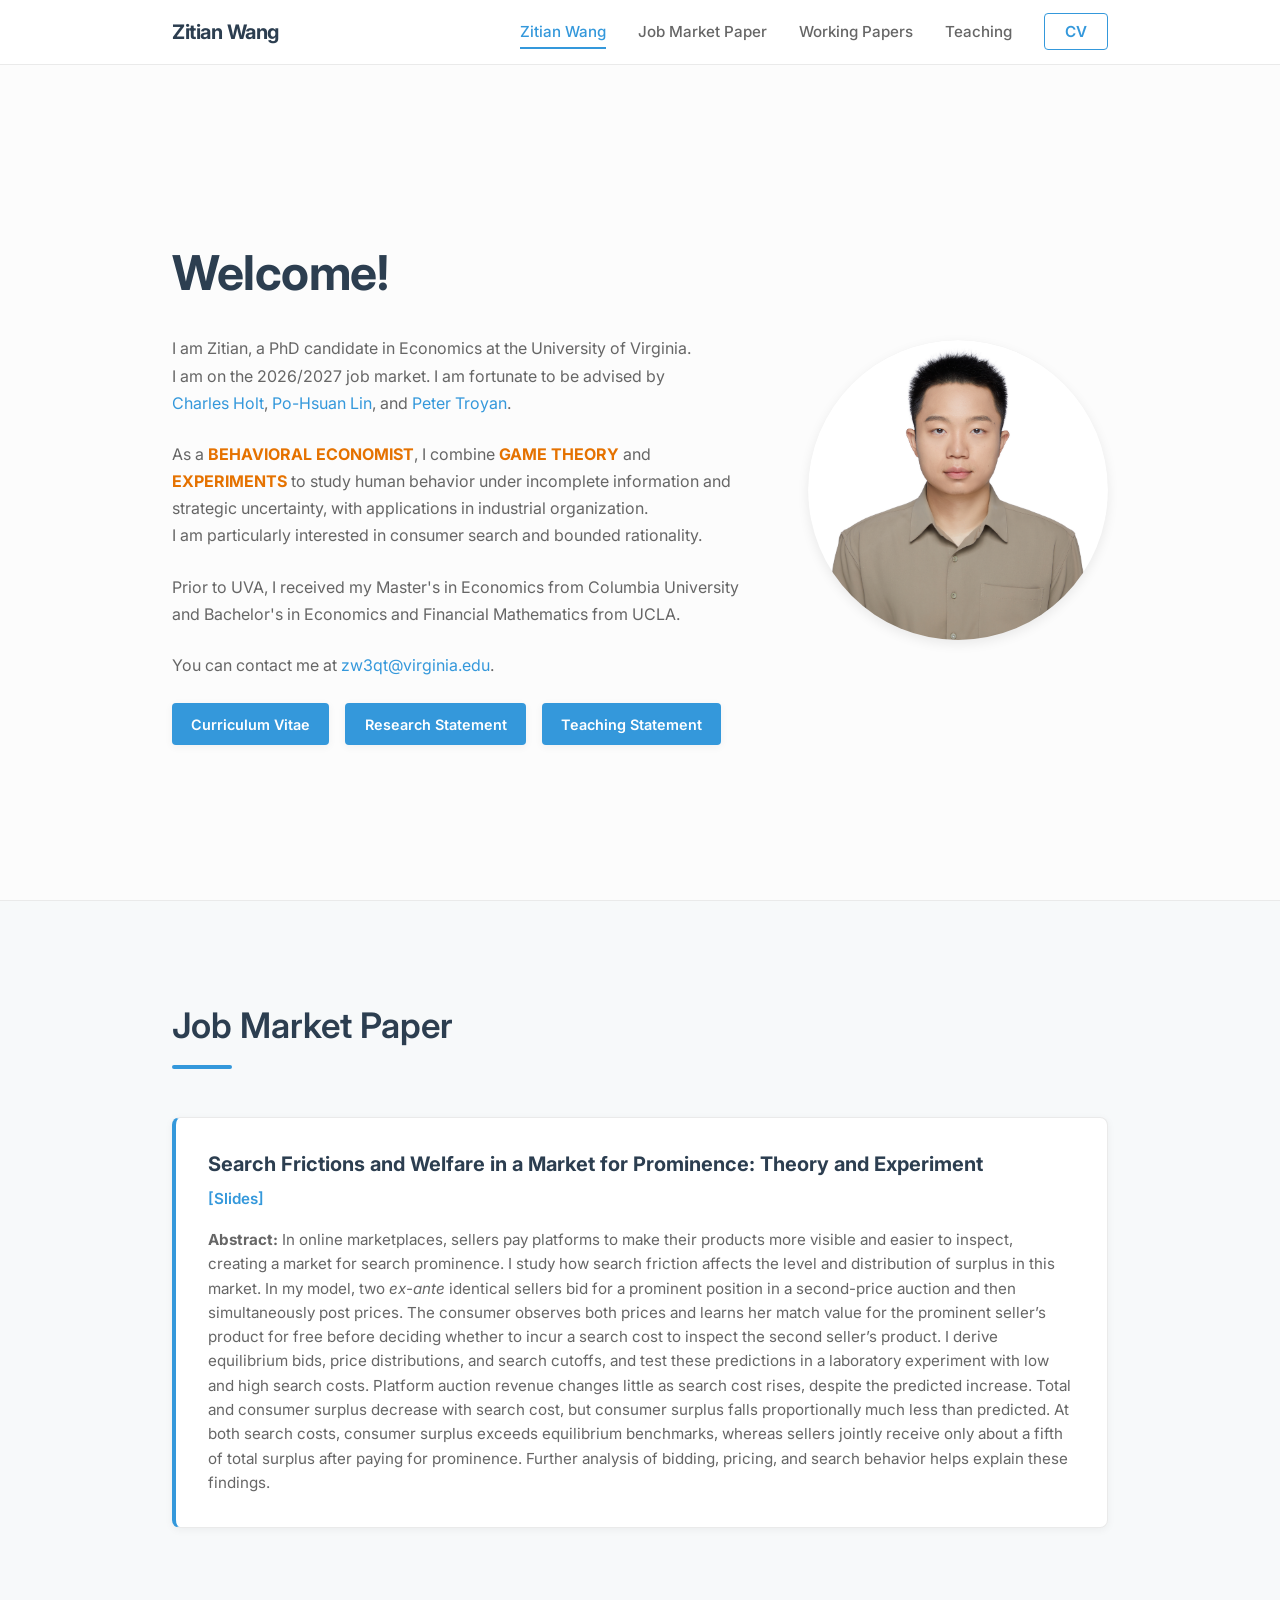
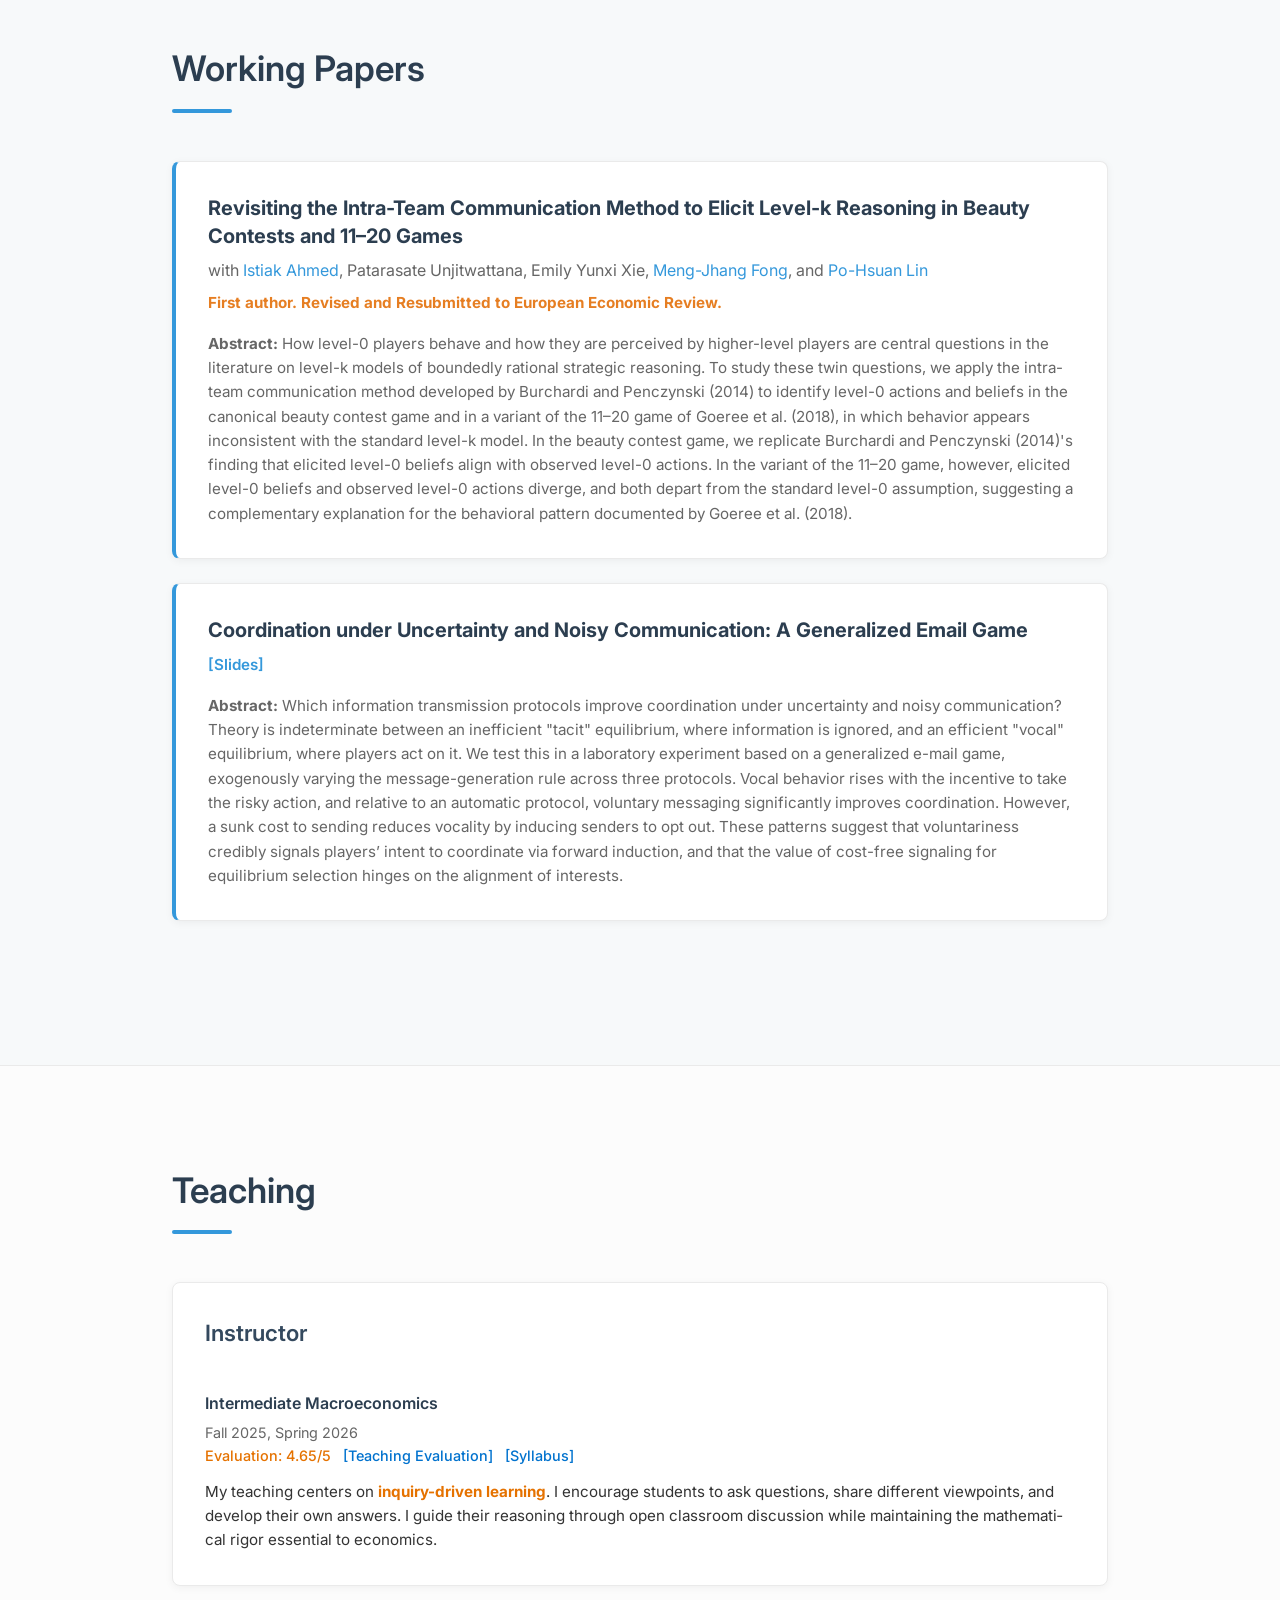
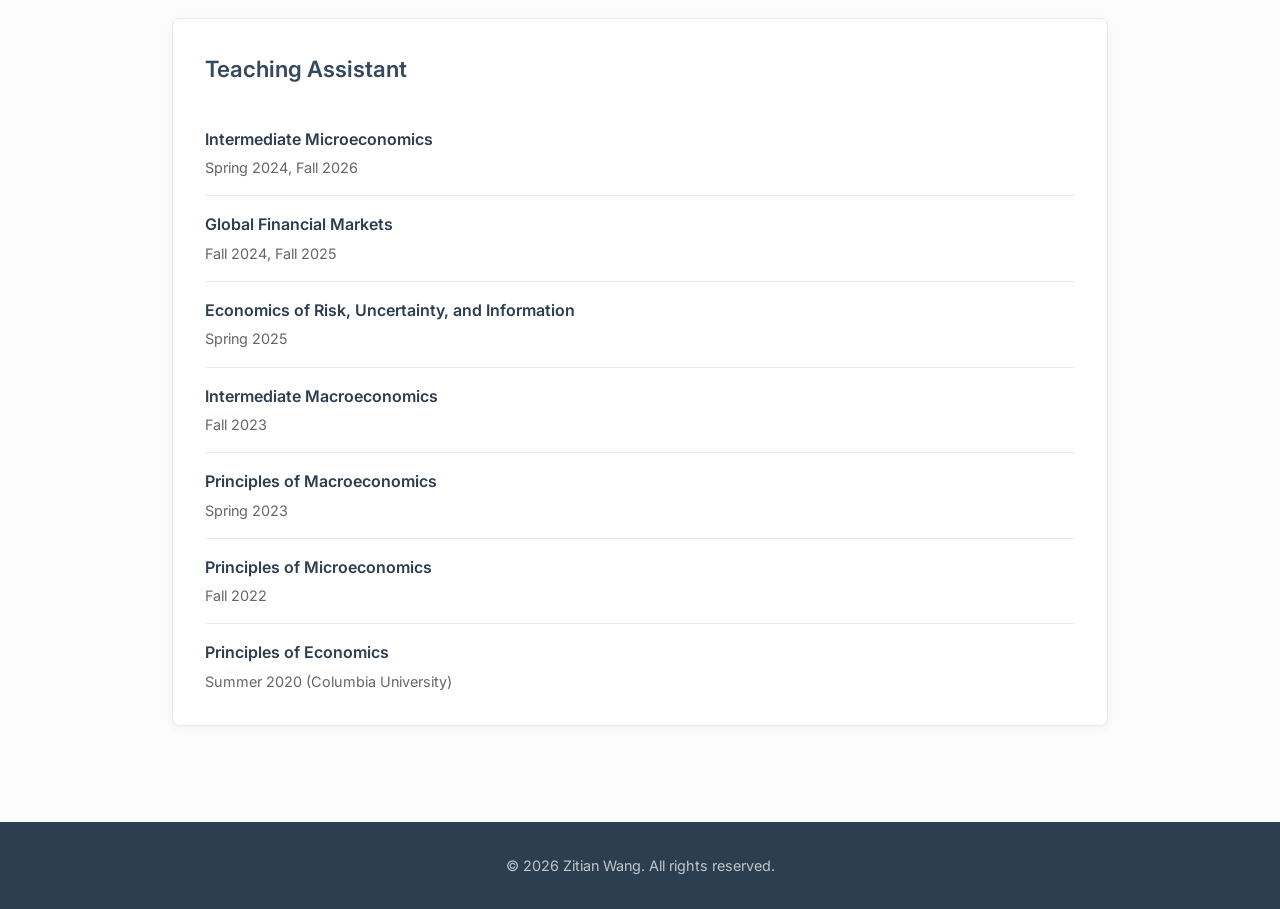
==== index.html @ 8ba59a76 "Update Revisiting paper status to Revised and Resubmitted" ====
<!DOCTYPE html>
<html lang="en">
<head>
    <meta charset="UTF-8">
    <meta name="viewport" content="width=device-width, initial-scale=1.0">
    <title>Zitian Wang | PhD Candidate in Economics</title>
    <link rel="preconnect" href="https://fonts.googleapis.com">
    <link rel="preconnect" href="https://fonts.gstatic.com" crossorigin>
    <link href="https://fonts.googleapis.com/css2?family=Inter:wght@300;400;500;600;700&display=swap" rel="stylesheet">
    <link rel="stylesheet" href="style.css?v=3">
</head>
<body>
    <nav id="navbar">
        <div class="nav-content">
            <div class="nav-logo">
                <a href="#intro">Zitian Wang</a>
            </div>
            <ul class="nav-links">
                <li><a href="#intro" class="nav-item">Zitian Wang</a></li>
                <li><a href="#jmp" class="nav-item">Job Market Paper</a></li>
                <li><a href="#working-papers" class="nav-item">Working Papers</a></li>
                <li><a href="#teaching" class="nav-item">Teaching</a></li>
                <li><a href="assets/Zitian_Wang_CV.pdf" class="btn-nav-cv" target="_blank">CV</a></li>
            </ul>
        </div>
    </nav>

    <main>
        <section id="intro" class="section intro-section">
            <div class="container">
                <div class="intro-wrapper">
                    <div class="intro-content">
                        <h1>Welcome!</h1>
                        <p class="description">
                            I am Zitian, a PhD candidate in Economics at the University of Virginia.<br>
                            I am on the 2026/2027 job market. I am fortunate to be advised by<br>
                            <a href="https://sites.google.com/view/charlesholt/home" target="_blank">Charles Holt</a>, <a href="https://www.po-hsuan-lin.com/home" target="_blank">Po-Hsuan Lin</a>, and <a href="https://petertroyan.com/" target="_blank">Peter Troyan</a>.
                        </p>
                        
                        <p class="description">
                            As a <strong><span class="text-uva-orange">BEHAVIORAL ECONOMIST</span></strong>, I combine <strong><span class="text-uva-orange">GAME THEORY</span></strong> and <strong><span class="text-uva-orange">EXPERIMENTS</span></strong> to study human behavior under incomplete information and strategic uncertainty, with applications in industrial organization.<br>
                            I am particularly interested in consumer search and bounded rationality.
                        </p>
                        
                        <p class="description">
                            Prior to UVA, I received my Master's in Economics from Columbia University and Bachelor's in Economics and Financial Mathematics from&nbsp;UCLA.
                        </p>

                        <p class="description">
                            You can contact me at <a href="mailto:zw3qt@virginia.edu">zw3qt@virginia.edu</a>.
                        </p>

                        <div class="intro-actions">
                            <a href="assets/Zitian_Wang_CV.pdf" class="btn-primary" target="_blank">
                                Curriculum Vitae
                            </a>
                            <a href="assets/Zitian_Wang_Research_Statement.pdf" class="btn-primary" target="_blank">
                                Research Statement
                            </a>
                            <a href="assets/Zitian_Wang_Teaching_Statement.pdf" class="btn-primary" target="_blank">
                                Teaching Statement
                            </a>
                        </div>
                    </div>
                    <div class="intro-image">
                        <img src="assets/headshot_ZitianWang.jpg?v=1" alt="Zitian Wang" class="profile-pic">
                        <!-- Please upload your headshot to assets/headshot_ZitianWang.jpg or change the filename here -->
                    </div>
                </div>
            </div>
        </section>

        <section id="jmp" class="section research-section" style="border-bottom: none; padding-bottom: 2rem;">
            <div class="container">
                <div class="section-header">
                    <h2>Job Market Paper</h2>
                    <div class="divider"></div>
                </div>

                <div class="research-category">
                    <div class="paper-card highlight-card">
                        <h4 class="paper-title">
                            <a href="assets/Zitian_Wang_JMP.pdf" target="_blank">Search Frictions and Welfare in a Market for Prominence: Theory and Experiment</a>
                        </h4>
                        <div class="paper-links">
                            <a href="assets/Zitian_Wang_JMP_Slides.pdf" class="paper-link" target="_blank">[Slides]</a>
                        </div>
                        <p class="paper-abstract">
                            <strong>Abstract:</strong> In online marketplaces, sellers pay platforms to make their products more visible and easier to inspect, creating a market for search prominence. I study how search friction affects the level and distribution of surplus in this market. In my model, two <i>ex-ante</i> identical sellers bid for a prominent position in a second-price auction and then simultaneously post prices. The consumer observes both prices and learns her match value for the prominent seller’s product for free before deciding whether to incur a search cost to inspect the second seller’s product. I derive equilibrium bids, price distributions, and search cutoffs, and test these predictions in a laboratory experiment with low and high search costs. Platform auction revenue changes little as search cost rises, despite the predicted increase. Total and consumer surplus decrease with search cost, but consumer surplus falls proportionally much less than predicted. At both search costs, consumer surplus exceeds equilibrium benchmarks, whereas sellers jointly receive only about a fifth of total surplus after paying for prominence. Further analysis of bidding, pricing, and search behavior helps explain these findings.
                        </p>
                    </div>
                </div>
            </div>
        </section>

        <section id="working-papers" class="section research-section" style="padding-top: 2rem; border-top: none;">
            <div class="container">
                <div class="section-header">
                    <h2>Working Papers</h2>
                    <div class="divider"></div>
                </div>

                <div class="research-category">
                    
                    <div class="paper-card highlight-card">
                        <h4 class="paper-title">
                            <a href="https://arxiv.org/pdf/2608.18069" target="_blank">Revisiting the Intra-Team Communication Method to Elicit Level-k Reasoning in Beauty Contests and 11–20 Games</a>
                        </h4>
                        <div class="paper-links">
                        </div>
                        <p class="paper-authors">with <a href="https://economics.virginia.edu/people/istiak-ahmed" target="_blank">Istiak Ahmed</a>, Patarasate Unjitwattana, Emily Yunxi Xie, <a href="https://mjfong.github.io/" target="_blank">Meng-Jhang Fong</a>, and <a href="https://www.po-hsuan-lin.com/home" target="_blank">Po-Hsuan Lin</a></p>
                        <p class="paper-status"><strong>First author. Revised and Resubmitted to European Economic Review.</strong></p>
                        <p class="paper-abstract">
                            <strong>Abstract:</strong> How level-0 players behave and how they are perceived by higher-level players are central questions in the literature on level-k models of boundedly rational strategic reasoning. To study these twin questions, we apply the intra-team communication method developed by Burchardi and Penczynski (2014) to identify level-0 actions and beliefs in the canonical beauty contest game and in a variant of the 11–20 game of Goeree et al. (2018), in which behavior appears inconsistent with the standard level-k model. In the beauty contest game, we replicate Burchardi and Penczynski (2014)'s finding that elicited level-0 beliefs align with observed level-0 actions. In the variant of the 11–20 game, however, elicited level-0 beliefs and observed level-0 actions diverge, and both depart from the standard level-0 assumption, suggesting a complementary explanation for the behavioral pattern documented by Goeree et al. (2018).
                        </p>
                    </div>

                    <div class="paper-card highlight-card">
                        <h4 class="paper-title">
                            <a href="assets/Zitian_Wang_Email_Game.pdf" target="_blank">Coordination under Uncertainty and Noisy Communication: A Generalized Email Game</a>
                        </h4>
                        <div class="paper-links">
                            <a href="assets/Zitian_Wang_Email_Game_Slides.pdf" class="paper-link" target="_blank">[Slides]</a>
                        </div>
                        <p class="paper-abstract">
                            <strong>Abstract:</strong> Which information transmission protocols improve coordination under uncertainty and noisy communication? Theory is indeterminate between an inefficient "tacit" equilibrium, where information is ignored, and an efficient "vocal" equilibrium, where players act on it. We test this in a laboratory experiment based on a generalized e-mail game, exogenously varying the message-generation rule across three protocols. Vocal behavior rises with the incentive to take the risky action, and relative to an automatic protocol, voluntary messaging significantly improves coordination. However, a sunk cost to sending reduces vocality by inducing senders to opt out. These patterns suggest that voluntariness credibly signals players’ intent to coordinate via forward induction, and that the value of cost-free signaling for equilibrium selection hinges on the alignment of interests.
                        </p>
                    </div>
                </div>
            </div>
        </section>

        <section id="teaching" class="section teaching-section">
            <div class="container">
                <div class="section-header">
                    <h2>Teaching</h2>
                    <div class="divider"></div>
                </div>

                <div class="teaching-grid">
                    <div class="teaching-card">
                        <h3>Instructor</h3>
                        <ul class="teaching-list">
                            <li>
                                <div class="course-header">
                                    <span class="course-name">Intermediate Macroeconomics</span>
                                </div>
                                <span class="course-meta">Fall 2025, Spring 2026</span>
                                <span class="course-meta" style="color: #E57200; font-weight: 500;">Evaluation: 4.65/5 <a href="assets/Zitian_Wang_ECON3020_Evaluation.pdf" target="_blank" style="color: #0072CE; text-decoration: none; margin-left: 0.5rem;">[Teaching Evaluation]</a> <a href="assets/Zitian_Wang_ECON3020_Syllabus.pdf" target="_blank" style="color: #0072CE; text-decoration: none; margin-left: 0.5rem;">[Syllabus]</a></span>
                                <p class="course-description" style="margin-top: 0.8rem; font-size: 0.95rem; line-height: 1.6; color: var(--text-color); text-wrap: pretty; hyphens: auto; -webkit-hyphens: auto;">
                                    My teaching centers on <strong><span class="text-uva-orange">inquiry-driven learning</span></strong>. I encourage students to ask questions, share different viewpoints, and develop their own answers. I guide their reasoning through open classroom discussion while maintaining the math&shy;e&shy;mat&shy;i&shy;cal rigor essential to economics.
                                </p>
                            </li>
                        </ul>
                    </div>

                    <div class="teaching-card">
                        <h3>Teaching Assistant</h3>
                        <ul class="teaching-list">
                            <li>
                                <div class="course-header">
                                    <span class="course-name">Intermediate Microeconomics</span>
                                </div>
                                <span class="course-meta">Spring 2024, Fall 2026</span>
                            </li>
                            <li>
                                <div class="course-header">
                                    <span class="course-name">Global Financial Markets</span>
                                </div>
                                <span class="course-meta">Fall 2024, Fall 2025</span>
                            </li>
                            <li>
                                <div class="course-header">
                                    <span class="course-name">Economics of Risk, Uncertainty, and Information</span>
                                </div>
                                <span class="course-meta">Spring 2025</span>
                            </li>
                            <li>
                                <div class="course-header">
                                    <span class="course-name">Intermediate Macroeconomics</span>
                                </div>
                                <span class="course-meta">Fall 2023</span>
                            </li>
                            <li>
                                <div class="course-header">
                                    <span class="course-name">Principles of Macroeconomics</span>
                                </div>
                                <span class="course-meta">Spring 2023</span>
                            </li>
                            <li>
                                <div class="course-header">
                                    <span class="course-name">Principles of Microeconomics</span>
                                </div>
                                <span class="course-meta">Fall 2022</span>
                            </li>
                            <li>
                                <div class="course-header">
                                    <span class="course-name">Principles of Economics</span>
                                </div>
                                <span class="course-meta">Summer 2020 (Columbia University)</span>
                            </li>
                        </ul>
                    </div>
                </div>
            </div>
        </section>
    </main>

    <footer>
        <div class="container text-center">
            <p>&copy; 2026 Zitian Wang. All rights reserved.</p>
        </div>
    </footer>

    <script src="script.js"></script>
</body>
</html>
---- style.css ----
:root {
    /* Color Palette */
    --primary-color: #2c3e50;
    --secondary-color: #34495e;
    --accent-color: #3498db;
    --accent-hover: #2980b9;
    --text-main: #333333;
    --text-muted: #666666;
    --bg-main: #fcfcfc;
    --bg-card: #ffffff;
    --border-color: #eaeaea;
    --shadow-sm: 0 2px 8px rgba(0,0,0,0.05);
    --shadow-md: 0 4px 12px rgba(0,0,0,0.08);
    --transition-fast: 0.2s ease-in-out;
}

* {
    margin: 0;
    padding: 0;
    box-sizing: border-box;
}

html {
    scroll-behavior: smooth;
    font-size: 16px;
}

body {
    font-family: 'Inter', -apple-system, BlinkMacSystemFont, "Segoe UI", Roboto, Helvetica, Arial, sans-serif;
    color: var(--text-main);
    background-color: var(--bg-main);
    line-height: 1.6;
    -webkit-font-smoothing: antialiased;
}

a {
    color: var(--accent-color);
    text-decoration: none;
    transition: color var(--transition-fast);
}

a:hover {
    color: var(--accent-hover);
}

.container {
    max-width: 1000px;
    margin: 0 auto;
    padding: 0 2rem;
}

/* Typography */
h1 {
    font-size: 3rem;
    font-weight: 700;
    color: var(--primary-color);
    letter-spacing: -0.5px;
    margin-bottom: 0.5rem;
}

h1 span {
    font-size: 2.2rem;
    font-weight: 400;
    color: var(--text-muted);
}

h2 {
    font-size: 2.2rem;
    color: var(--primary-color);
    font-weight: 600;
}

h3 {
    font-size: 1.4rem;
    color: var(--secondary-color);
    margin-bottom: 1.5rem;
    font-weight: 600;
}

.subtitle {
    font-size: 1.4rem;
    color: var(--secondary-color);
    font-weight: 400;
    margin-bottom: 1rem;
}

.description {
    font-size: 1rem;
    color: var(--text-muted);
    max-width: 900px;
    margin: 1.5rem 0;
    line-height: 1.7;
}

/* Navigation */
#navbar {
    position: fixed;
    top: 0;
    width: 100%;
    background-color: rgba(255, 255, 255, 0.95);
    backdrop-filter: blur(8px);
    border-bottom: 1px solid var(--border-color);
    z-index: 1000;
    padding: 1rem 0;
    transition: all 0.3s ease;
}

.nav-content {
    max-width: 1000px;
    margin: 0 auto;
    padding: 0 2rem;
    display: flex;
    justify-content: space-between;
    align-items: center;
}

.nav-logo a {
    font-size: 1.25rem;
    font-weight: 700;
    color: var(--primary-color);
    letter-spacing: -0.5px;
}

.nav-links {
    display: flex;
    list-style: none;
    align-items: center;
    gap: 2rem;
}

.text-muted {
    color: var(--text-muted);
}

.text-uva-orange {
    color: #E57200;
}

.nav-item {
    color: var(--text-muted);
    font-weight: 500;
    font-size: 0.95rem;
    padding: 0.5rem 0;
    position: relative;
}

.nav-item::after {
    content: '';
    position: absolute;
    bottom: 0;
    left: 0;
    width: 0;
    height: 2px;
    background-color: var(--accent-color);
    transition: width var(--transition-fast);
}

.nav-item:hover {
    color: var(--primary-color);
}

.nav-item.active {
    color: var(--accent-color);
}

.nav-item.active::after {
    width: 100%;
}

.btn-nav-cv {
    background-color: transparent;
    color: var(--accent-color);
    border: 1px solid var(--accent-color);
    padding: 0.5rem 1.25rem;
    border-radius: 4px;
    font-weight: 600;
    font-size: 0.95rem;
}

.btn-nav-cv:hover {
    background-color: var(--accent-color);
    color: white;
}

/* Layout */
main {
    padding-top: 80px; /* Offset for fixed nav */
}

.section {
    padding: 6rem 0;
}

.section-header {
    margin-bottom: 3rem;
}

.divider {
    width: 60px;
    height: 4px;
    background-color: var(--accent-color);
    margin-top: 0.75rem;
    border-radius: 2px;
}

/* Intro Section */
.intro-section {
    min-height: calc(100vh - 80px);
    display: flex;
    align-items: center;
    background-color: var(--bg-main);
}

.intro-wrapper {
    display: flex;
    justify-content: space-between;
    align-items: center;
    gap: 4rem;
}

.intro-content {
    flex: 1;
}

.intro-image {
    flex-shrink: 0;
    width: 300px;
    height: 300px;
    border-radius: 50%;
    overflow: hidden;
    background-color: #eaeaea; /* Placeholder color */
    box-shadow: var(--shadow-md);
}

.profile-pic {
    width: 100%;
    height: 100%;
    object-fit: cover;
}

.status-badge {
    display: inline-block;
    background-color: #e8f4fd;
    color: var(--accent-hover);
    padding: 0.4rem 1rem;
    border-radius: 20px;
    font-size: 0.9rem;
    font-weight: 600;
    margin: 1rem 0;
}

.contact-info {
    margin: 2rem 0;
    font-size: 1.1rem;
}

.intro-actions {
    display: flex;
    gap: 1rem;
    flex-wrap: nowrap;
}

.btn-primary {
    display: inline-block;
    background-color: var(--accent-color);
    color: white;
    padding: 0.6rem 1.2rem;
    border-radius: 4px;
    font-weight: 600;
    font-size: 0.9rem;
    box-shadow: var(--shadow-sm);
    transition: all var(--transition-fast);
}

.btn-primary:hover {
    background-color: var(--accent-hover);
    color: white;
    transform: translateY(-2px);
    box-shadow: var(--shadow-md);
}

/* Research Section */
.research-section {
    background-color: #f7f9fa;
    border-top: 1px solid var(--border-color);
    border-bottom: 1px solid var(--border-color);
}

.research-category {
    margin-bottom: 3rem;
}

.paper-card {
    background-color: var(--bg-card);
    padding: 2rem;
    border-radius: 8px;
    box-shadow: var(--shadow-sm);
    margin-bottom: 1.5rem;
    border: 1px solid var(--border-color);
}

.highlight-card {
    border-left: 4px solid var(--accent-color);
}

.paper-title {
    font-size: 1.25rem;
    color: var(--primary-color);
    margin-bottom: 0.5rem;
    line-height: 1.4;
}

.paper-title a {
    color: var(--primary-color);
}

.paper-title a:hover {
    color: var(--accent-color);
}

.year {
    color: var(--text-muted);
    font-weight: 400;
    font-size: 1.1rem;
}

.paper-authors {
    color: var(--text-muted);
    margin-bottom: 0.5rem;
}

.paper-status {
    color: #e67e22;
    font-size: 0.95rem;
}

.paper-abstract {
    margin-top: 1rem;
    font-size: 0.95rem;
    color: var(--text-muted);
    line-height: 1.6;
}

.paper-links {
    margin-top: 0.5rem;
}

.paper-link {
    font-weight: 600;
    font-size: 0.95rem;
}

/* Teaching Section */
.teaching-grid {
    display: flex;
    flex-direction: column;
    gap: 2rem;
}

.teaching-card {
    background-color: var(--bg-card);
    padding: 2rem;
    border-radius: 8px;
    box-shadow: var(--shadow-sm);
    border: 1px solid var(--border-color);
}

.teaching-list {
    list-style: none;
}

.teaching-list li {
    padding: 1rem 0;
    border-bottom: 1px solid var(--border-color);
}

.teaching-list li:last-child {
    border-bottom: none;
    padding-bottom: 0;
}

.course-header {
    display: flex;
    justify-content: space-between;
    align-items: baseline;
    margin-bottom: 0.25rem;
}

.course-name {
    font-weight: 600;
    color: var(--primary-color);
}

.course-term {
    font-size: 0.85rem;
    color: var(--text-muted);
}

.course-meta {
    font-size: 0.9rem;
    color: var(--text-muted);
    display: block;
}

/* Footer */
footer {
    padding: 2rem 0;
    background-color: var(--primary-color);
    color: rgba(255, 255, 255, 0.7);
    font-size: 0.9rem;
}

.text-center {
    text-align: center;
}

/* Responsive */
@media (max-width: 768px) {
    .nav-content {
        flex-direction: column;
        gap: 1rem;
    }
    
    .nav-links {
        gap: 1rem;
    }
    
    .intro-wrapper {
        flex-direction: column-reverse;
        text-align: left;
        gap: 2rem;
    }

    .intro-image {
        width: 200px;
        height: 200px;
    }

    h1 {
        font-size: 2.5rem;
    }
    
    .intro-section {
        min-height: auto;
        padding-top: 4rem;
    }

    .intro-actions {
        gap: 0.5rem;
    }
    
    .intro-actions .btn-primary {
        padding: 0.5rem 0.4rem;
        font-size: 0.75rem;
        flex: 1;
        text-align: center;
    }
}
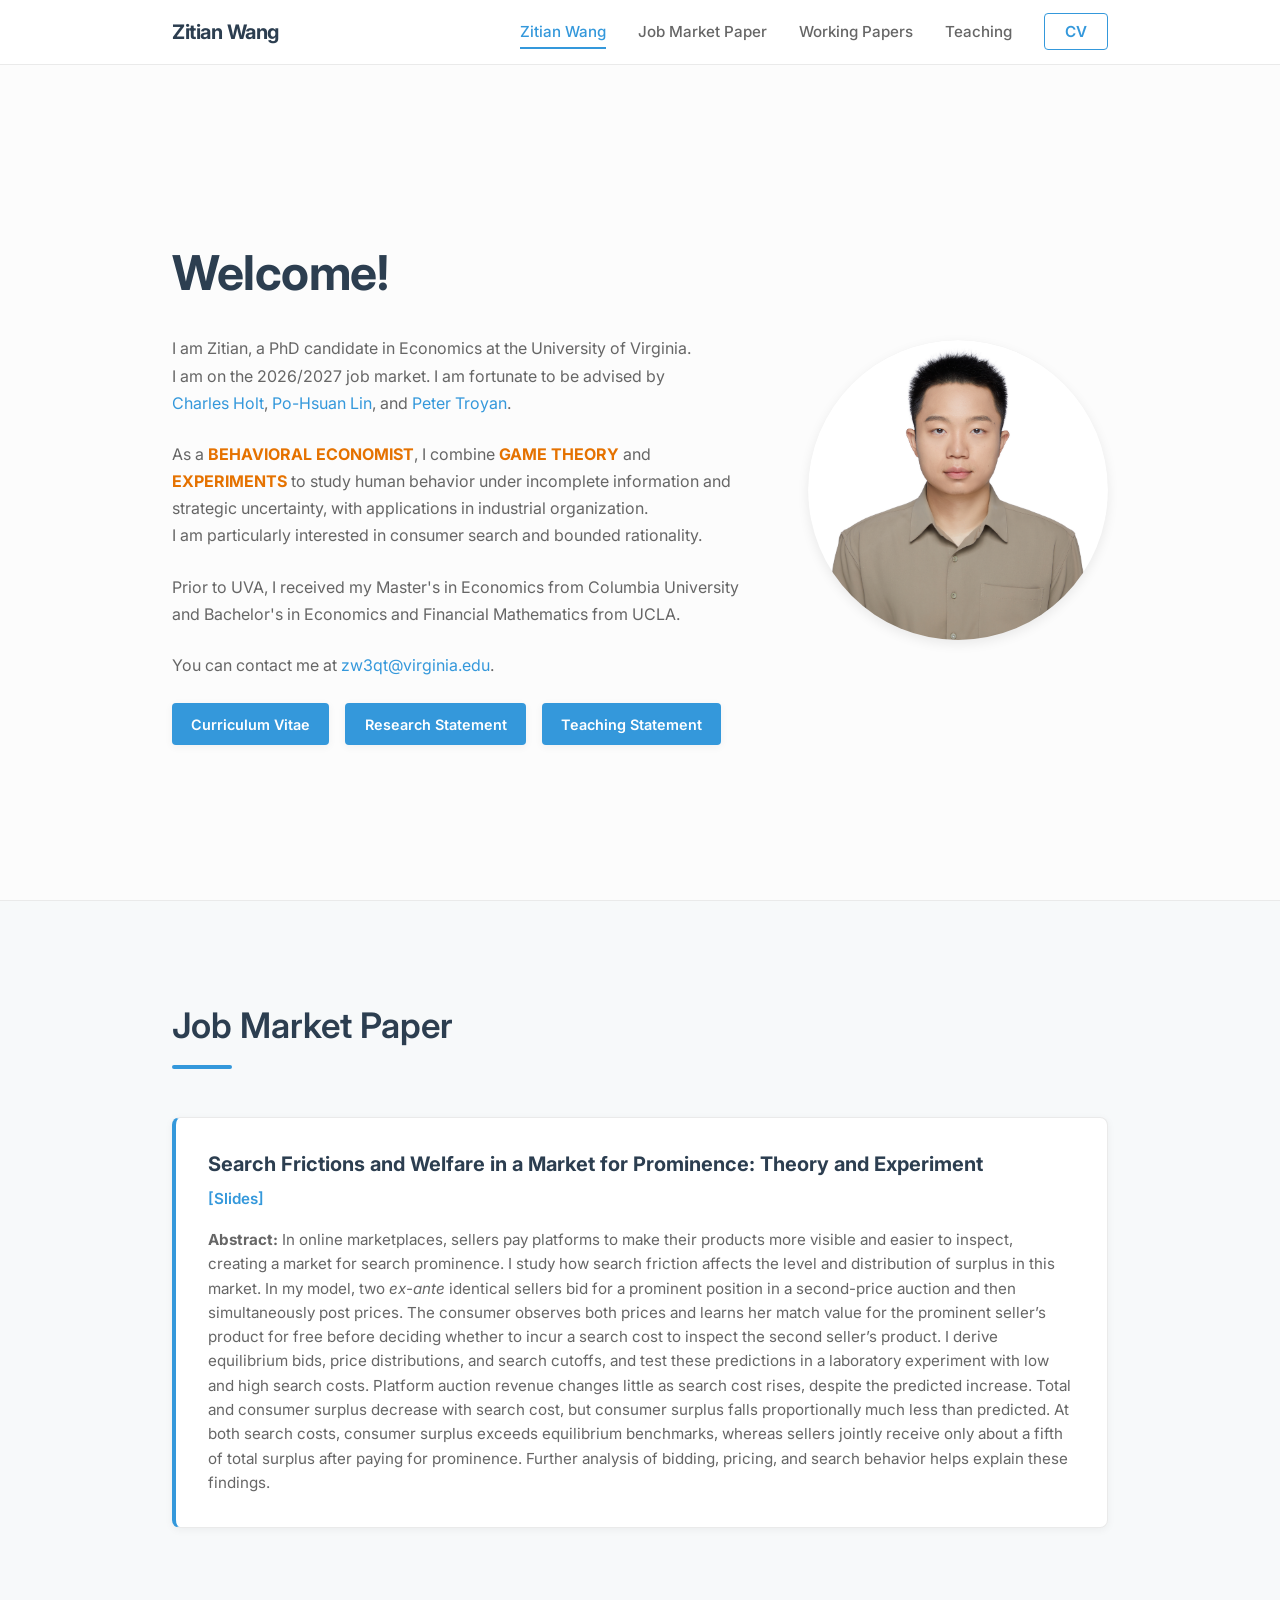
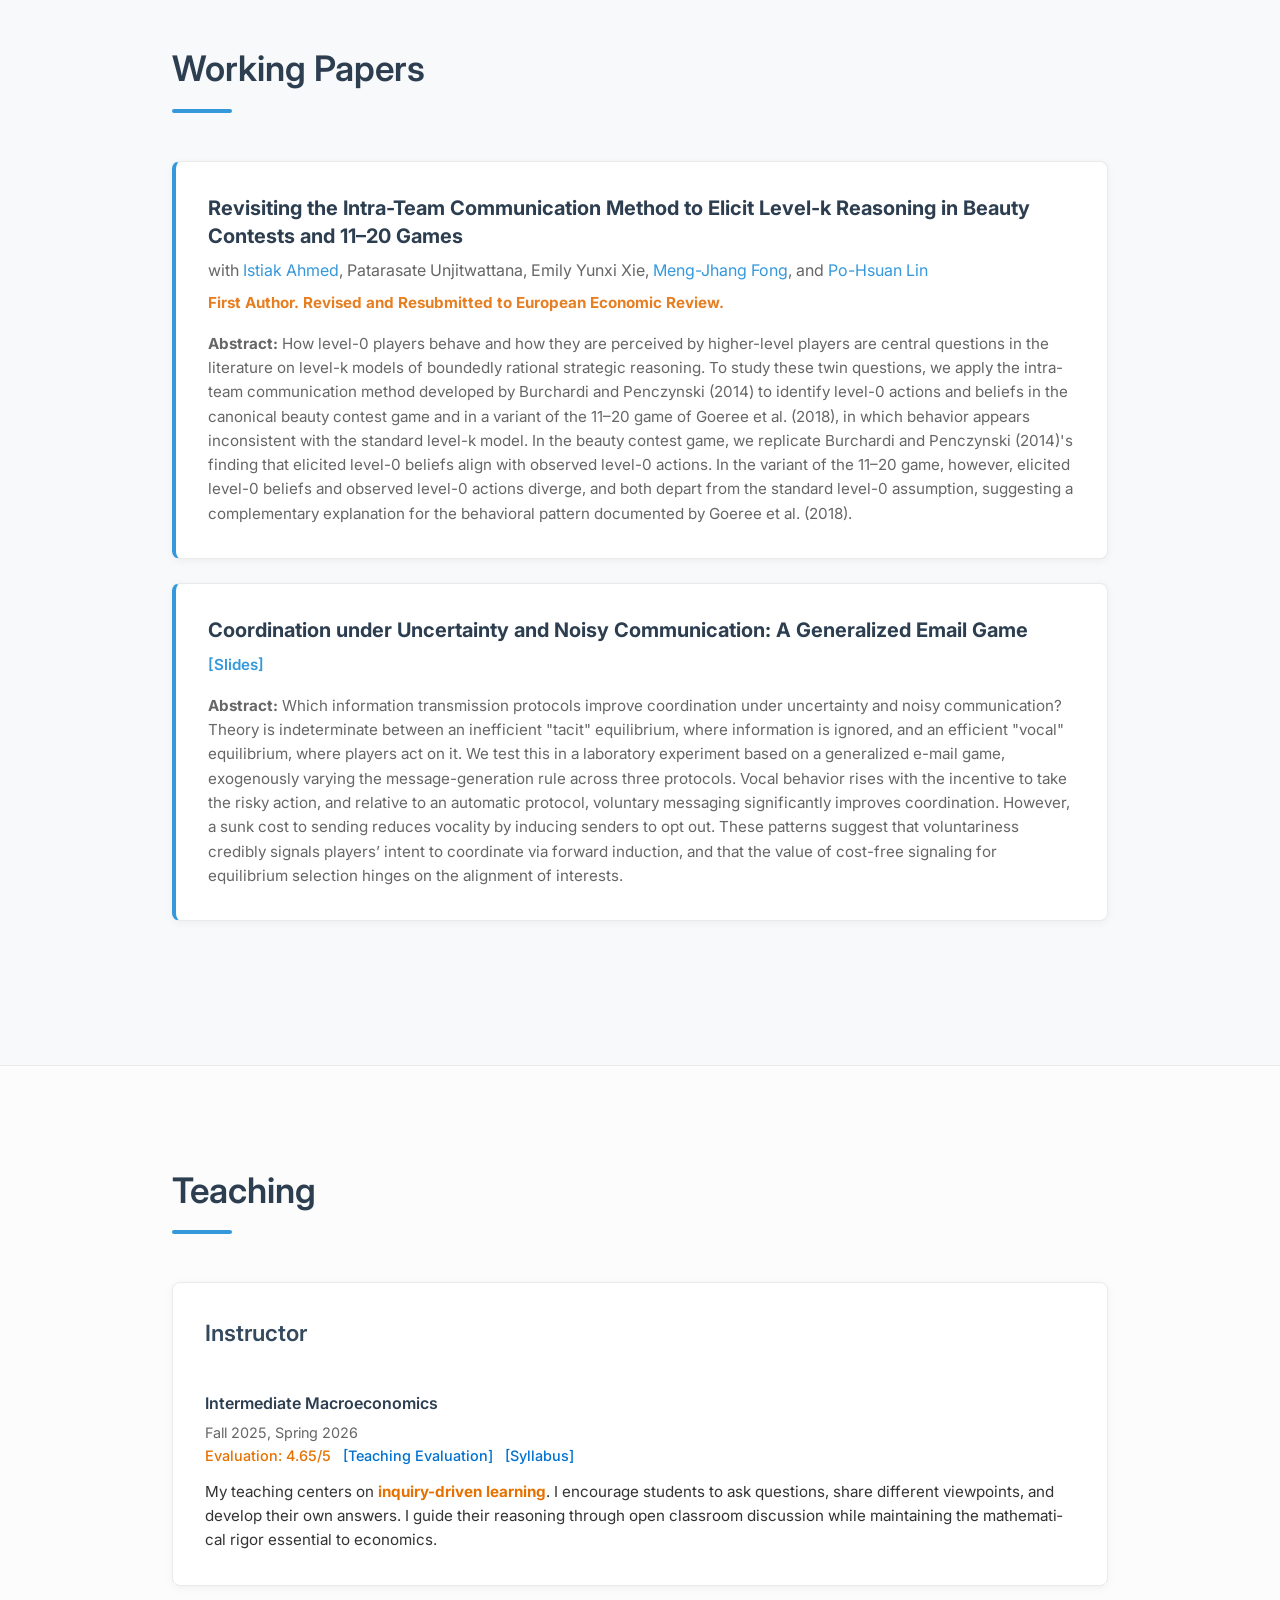
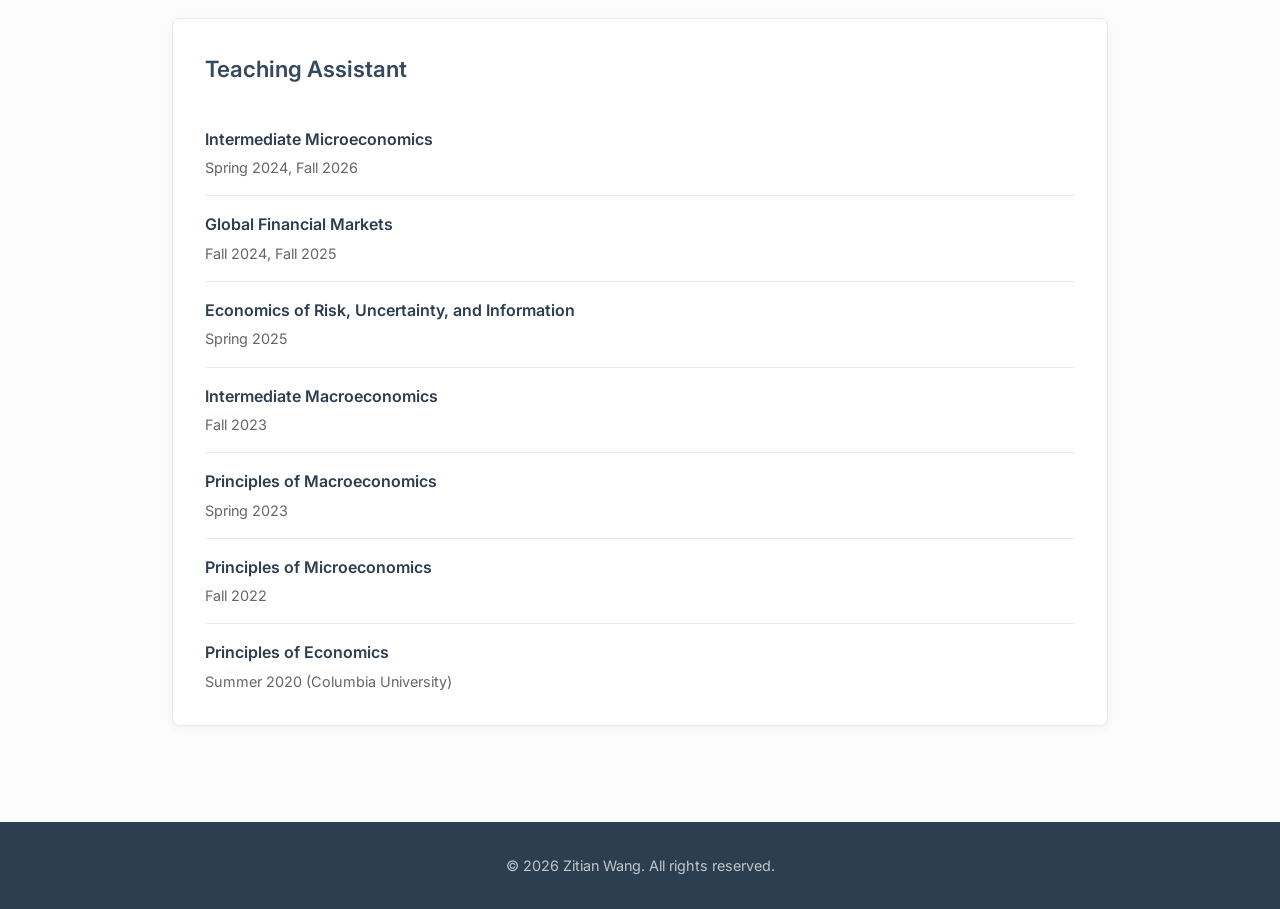
==== commit 19a9f3ee: "Update First Author capitalization" ====
--- a/index.html
+++ b/index.html
@@ -109,7 +109,7 @@
                         <div class="paper-links">
                         </div>
                         <p class="paper-authors">with <a href="https://economics.virginia.edu/people/istiak-ahmed" target="_blank">Istiak Ahmed</a>, Patarasate Unjitwattana, Emily Yunxi Xie, <a href="https://mjfong.github.io/" target="_blank">Meng-Jhang Fong</a>, and <a href="https://www.po-hsuan-lin.com/home" target="_blank">Po-Hsuan Lin</a></p>
-                        <p class="paper-status"><strong>First author. Revised and Resubmitted to European Economic Review.</strong></p>
+                        <p class="paper-status"><strong>First Author. Revised and Resubmitted to European Economic Review.</strong></p>
                         <p class="paper-abstract">
                             <strong>Abstract:</strong> How level-0 players behave and how they are perceived by higher-level players are central questions in the literature on level-k models of boundedly rational strategic reasoning. To study these twin questions, we apply the intra-team communication method developed by Burchardi and Penczynski (2014) to identify level-0 actions and beliefs in the canonical beauty contest game and in a variant of the 11–20 game of Goeree et al. (2018), in which behavior appears inconsistent with the standard level-k model. In the beauty contest game, we replicate Burchardi and Penczynski (2014)'s finding that elicited level-0 beliefs align with observed level-0 actions. In the variant of the 11–20 game, however, elicited level-0 beliefs and observed level-0 actions diverge, and both depart from the standard level-0 assumption, suggesting a complementary explanation for the behavioral pattern documented by Goeree et al. (2018).
                         </p>
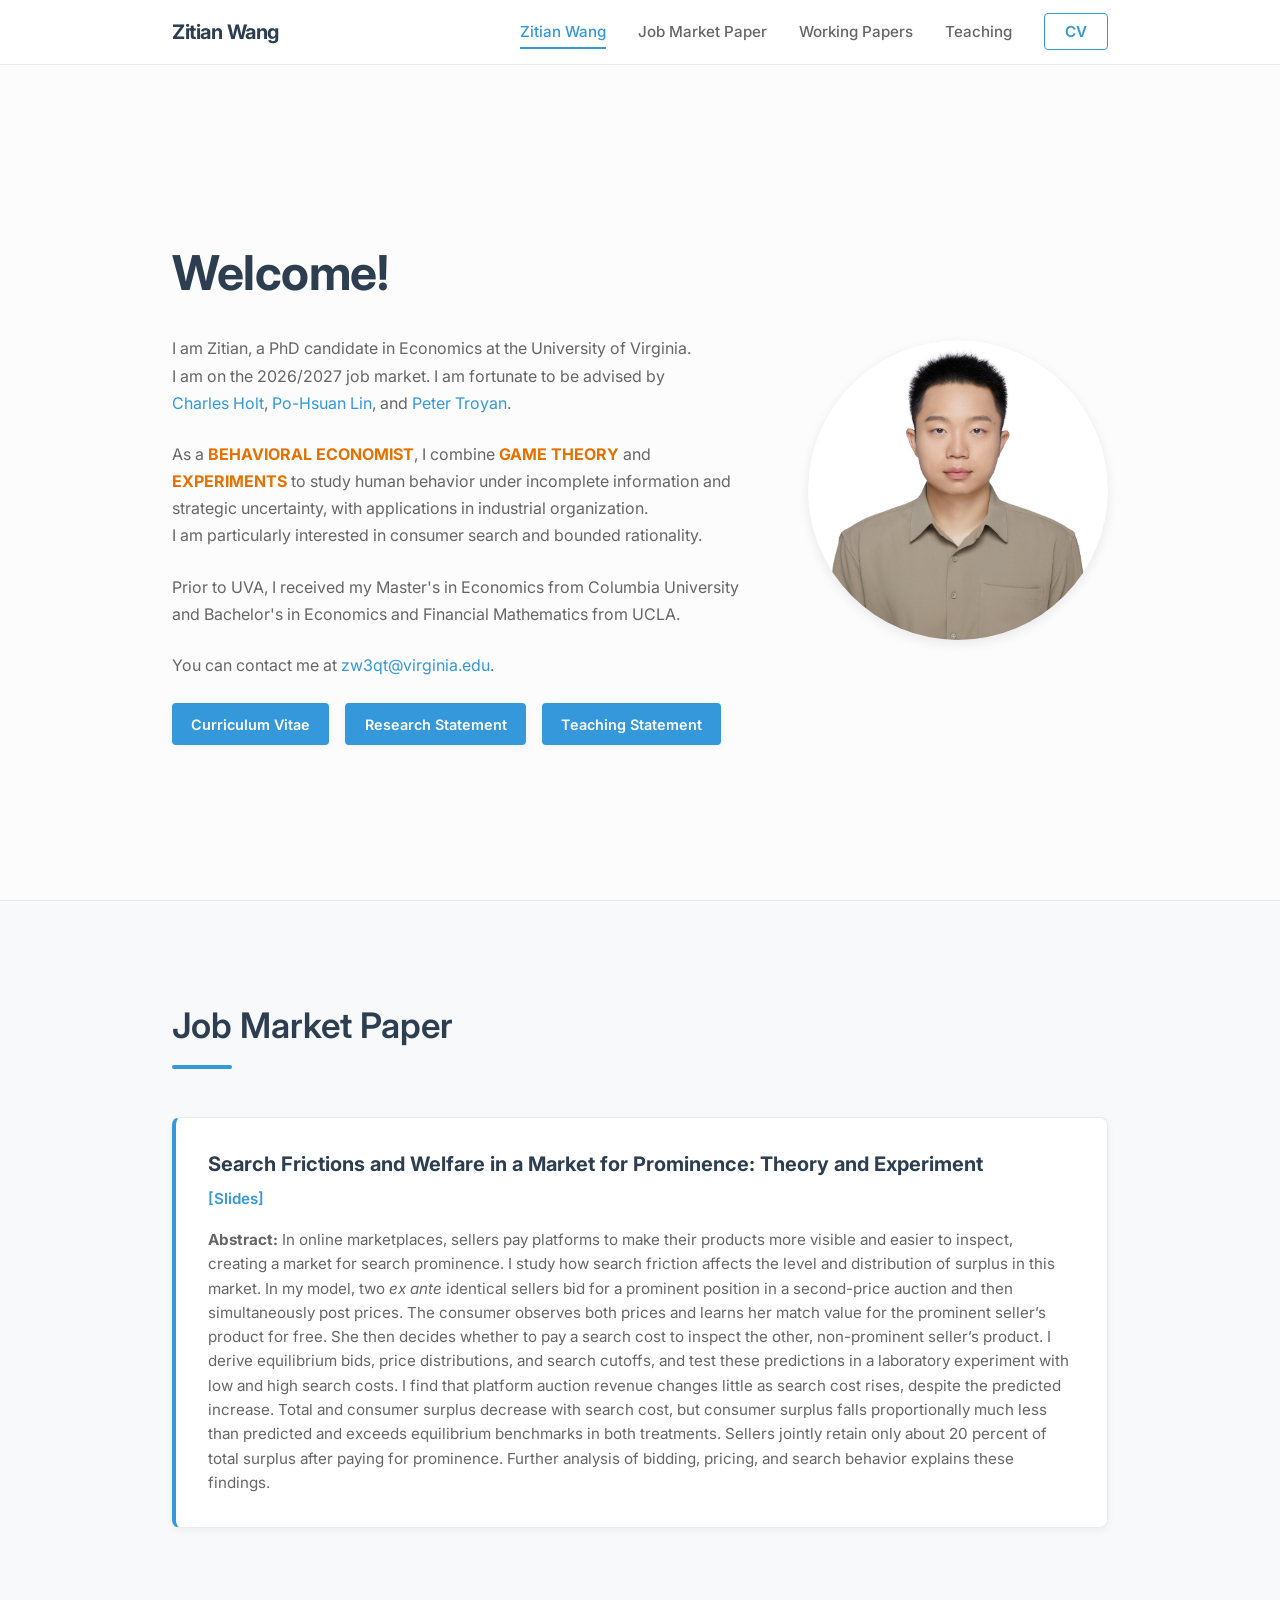
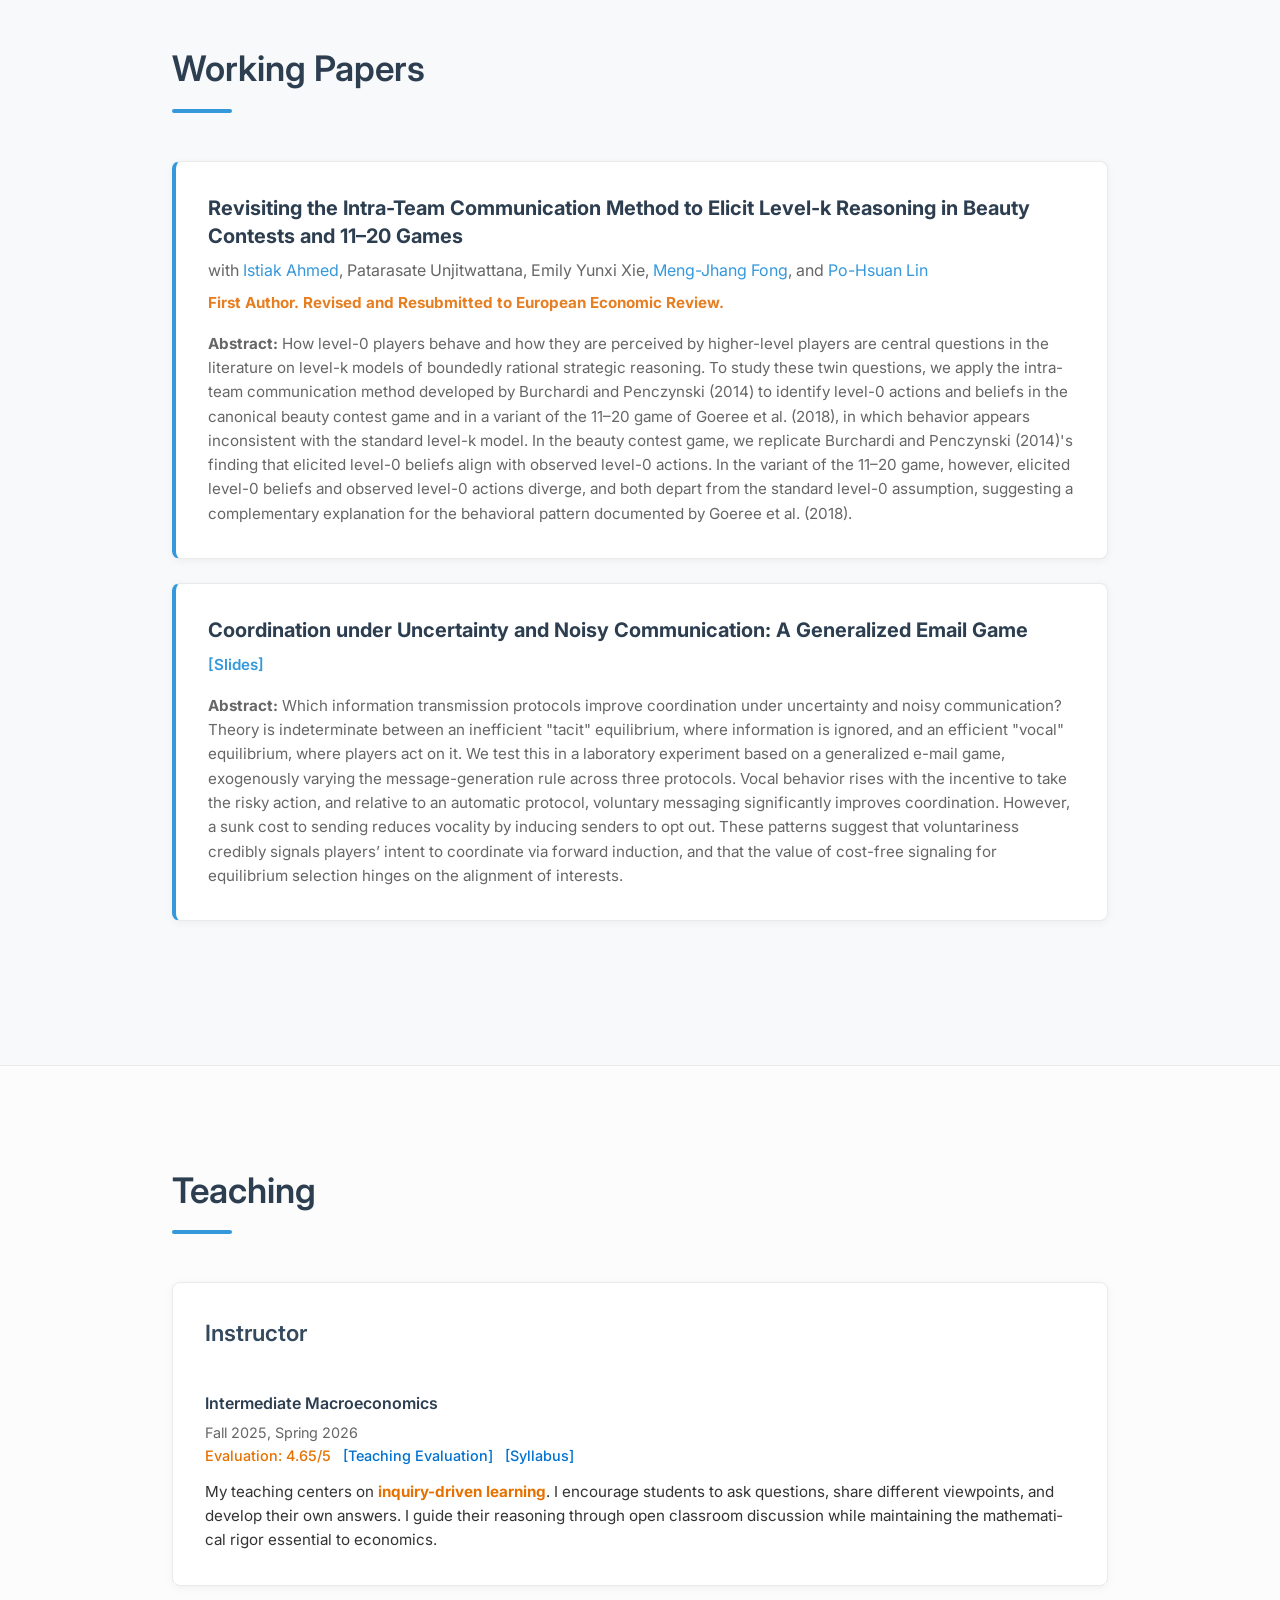
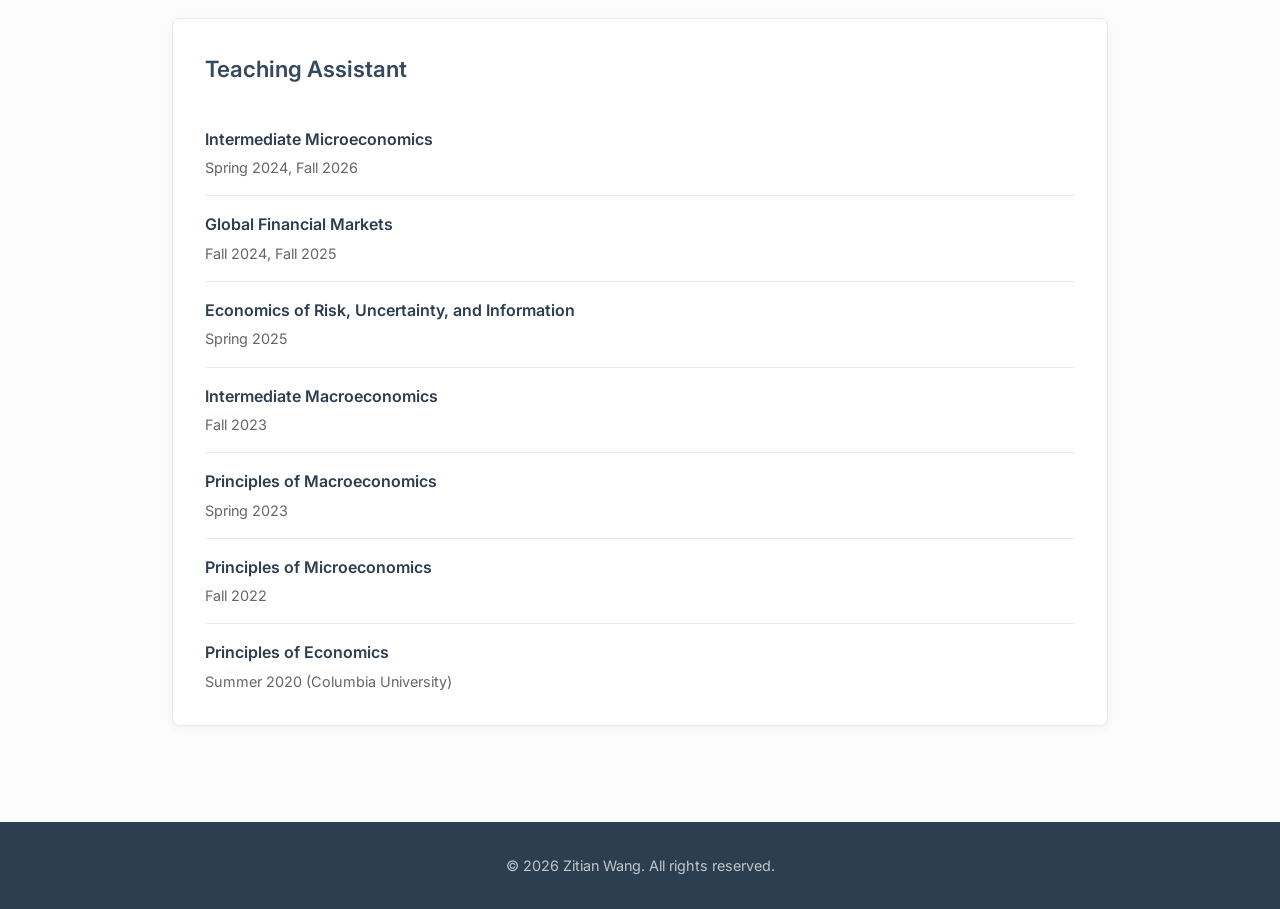
==== commit 22a38e5d: "Update JMP abstract on website" ====
--- a/index.html
+++ b/index.html
@@ -86,7 +86,7 @@
                             <a href="assets/Zitian_Wang_JMP_Slides.pdf" class="paper-link" target="_blank">[Slides]</a>
                         </div>
                         <p class="paper-abstract">
-                            <strong>Abstract:</strong> In online marketplaces, sellers pay platforms to make their products more visible and easier to inspect, creating a market for search prominence. I study how search friction affects the level and distribution of surplus in this market. In my model, two <i>ex-ante</i> identical sellers bid for a prominent position in a second-price auction and then simultaneously post prices. The consumer observes both prices and learns her match value for the prominent seller’s product for free before deciding whether to incur a search cost to inspect the second seller’s product. I derive equilibrium bids, price distributions, and search cutoffs, and test these predictions in a laboratory experiment with low and high search costs. Platform auction revenue changes little as search cost rises, despite the predicted increase. Total and consumer surplus decrease with search cost, but consumer surplus falls proportionally much less than predicted. At both search costs, consumer surplus exceeds equilibrium benchmarks, whereas sellers jointly receive only about a fifth of total surplus after paying for prominence. Further analysis of bidding, pricing, and search behavior helps explain these findings.
+                            <strong>Abstract:</strong> In online marketplaces, sellers pay platforms to make their products more visible and easier to inspect, creating a market for search prominence. I study how search friction affects the level and distribution of surplus in this market. In my model, two <i>ex ante</i> identical sellers bid for a prominent position in a second-price auction and then simultaneously post prices. The consumer observes both prices and learns her match value for the prominent seller’s product for free. She then decides whether to pay a search cost to inspect the other, non-prominent seller’s product. I derive equilibrium bids, price distributions, and search cutoffs, and test these predictions in a laboratory experiment with low and high search costs. I find that platform auction revenue changes little as search cost rises, despite the predicted increase. Total and consumer surplus decrease with search cost, but consumer surplus falls proportionally much less than predicted and exceeds equilibrium benchmarks in both treatments. Sellers jointly retain only about 20 percent of total surplus after paying for prominence. Further analysis of bidding, pricing, and search behavior explains these findings.
                         </p>
                     </div>
                 </div>
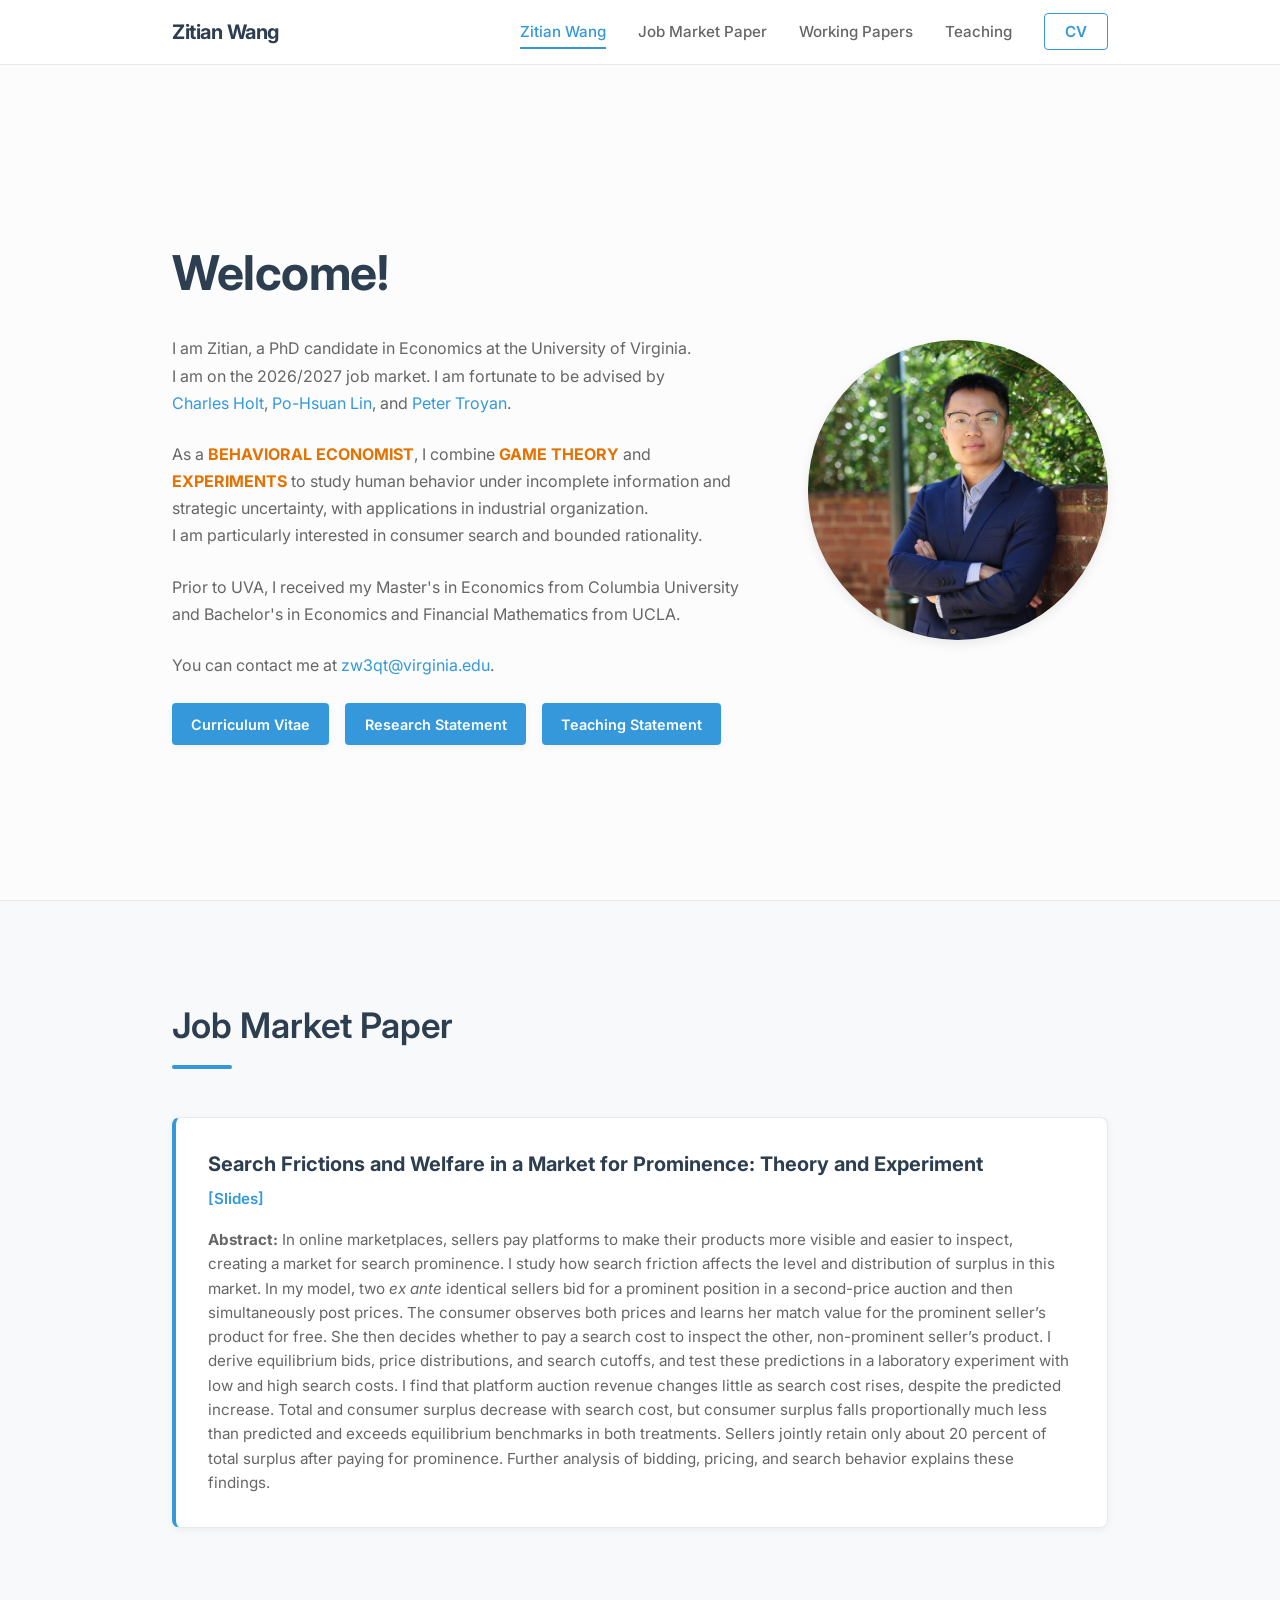
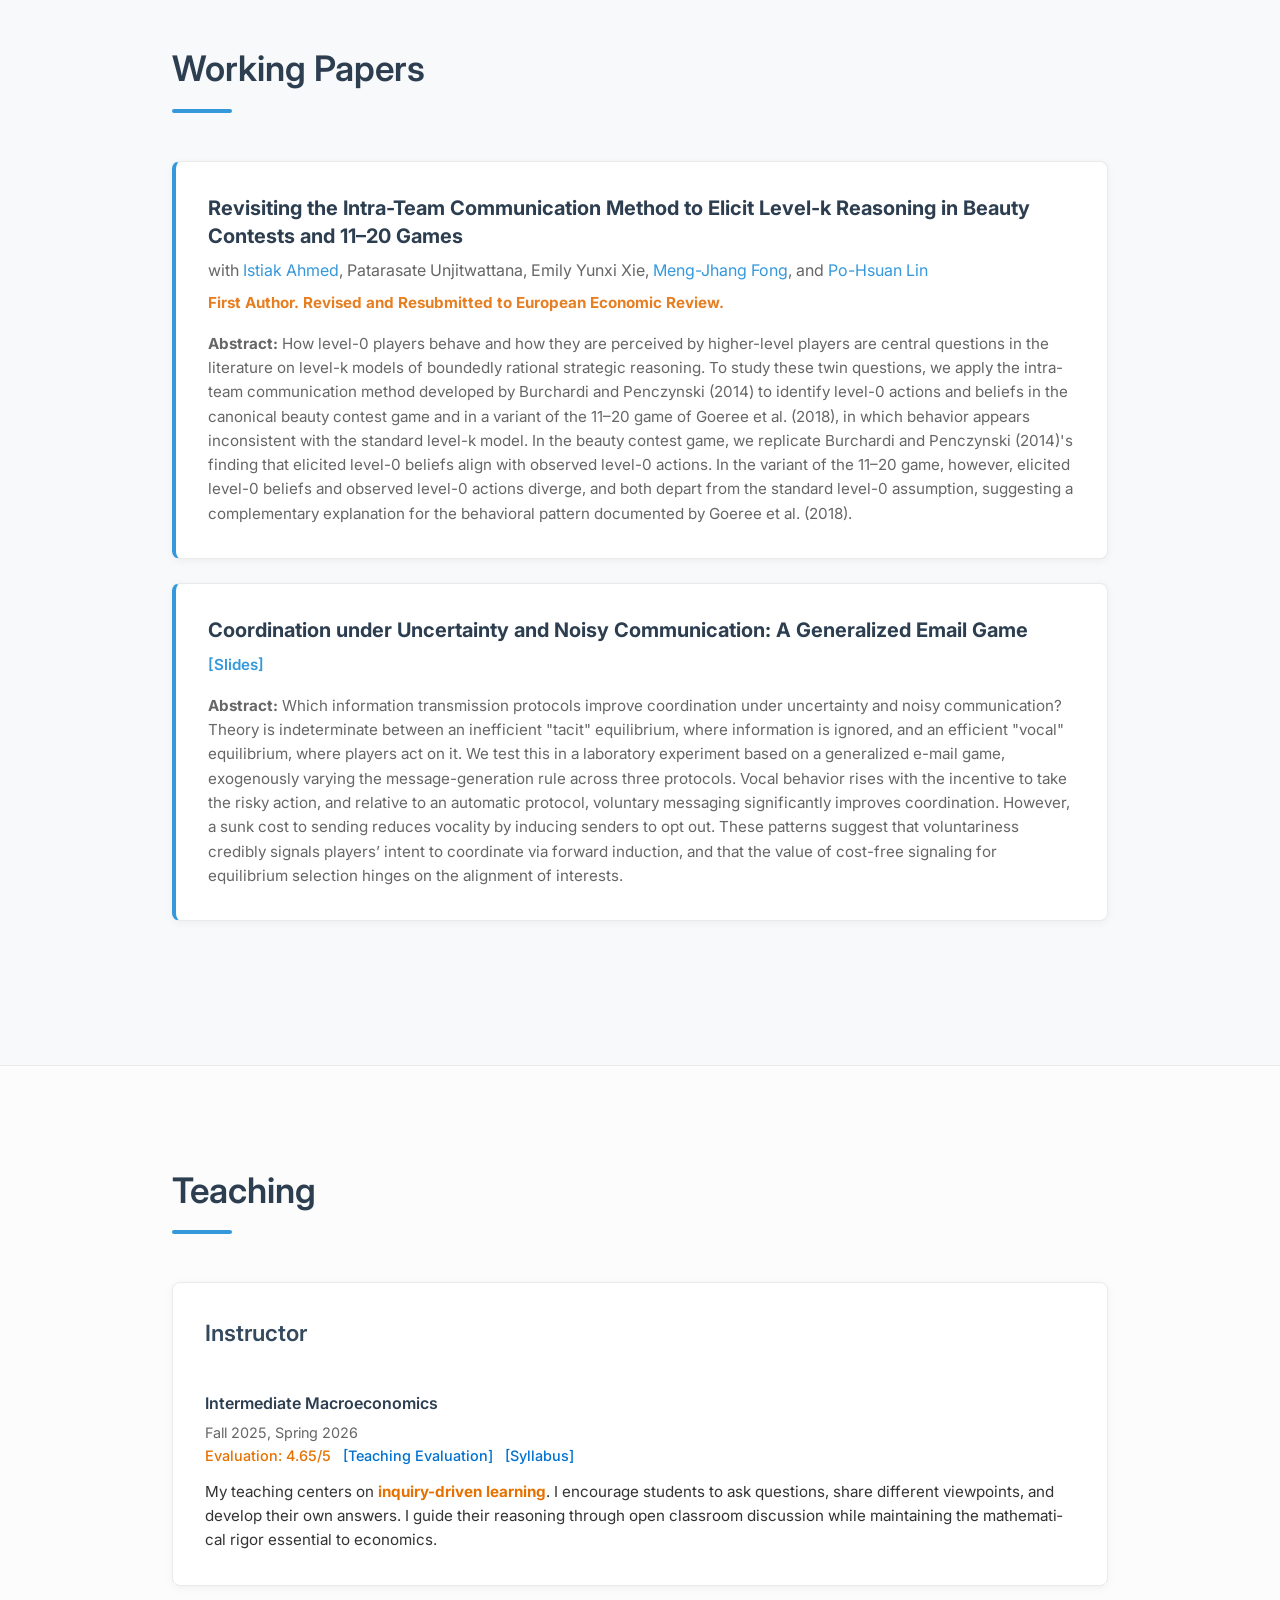
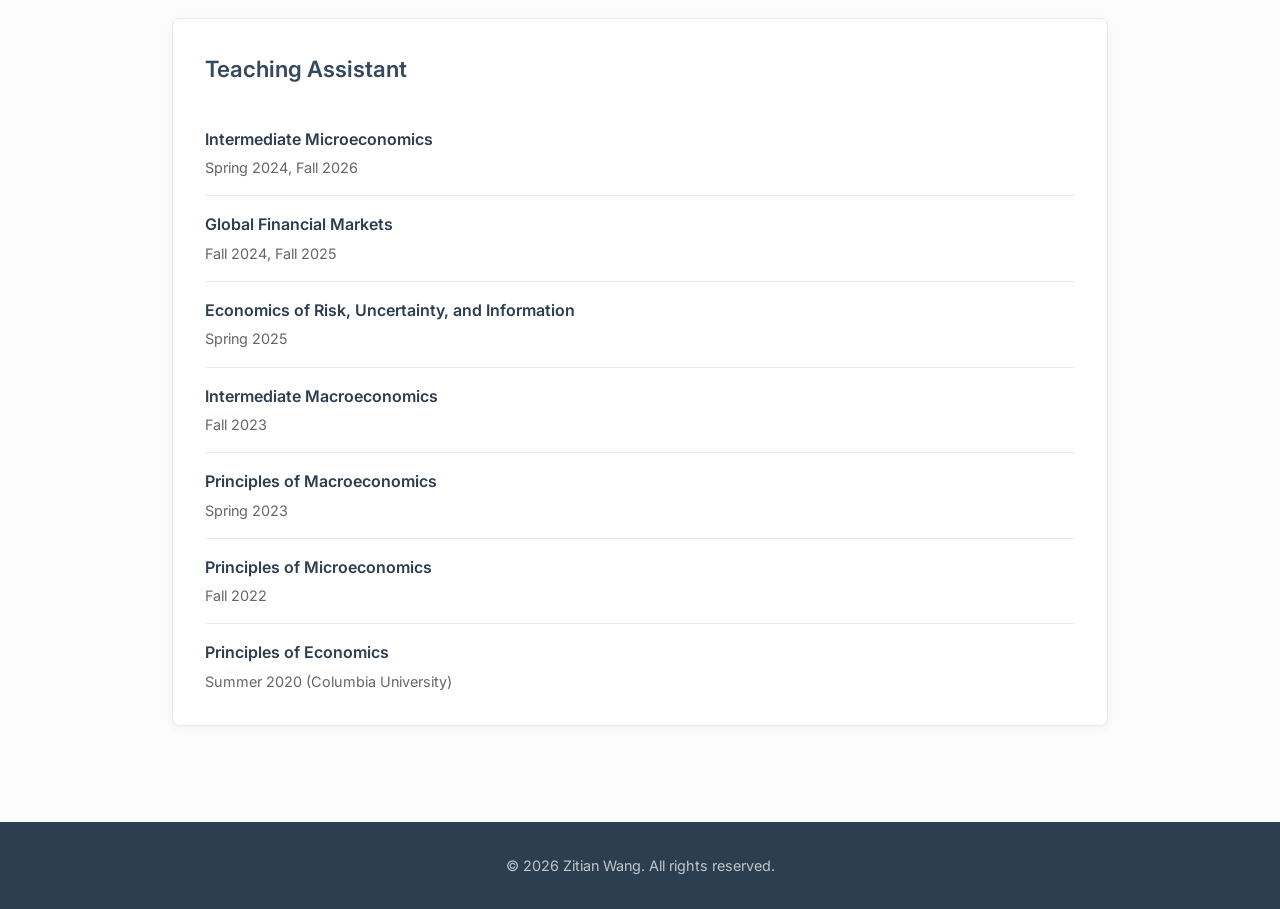
==== commit d595e6e4: "Update website headshot and profile framing" ====
--- a/index.html
+++ b/index.html
@@ -7,7 +7,7 @@
     <link rel="preconnect" href="https://fonts.googleapis.com">
     <link rel="preconnect" href="https://fonts.gstatic.com" crossorigin>
     <link href="https://fonts.googleapis.com/css2?family=Inter:wght@300;400;500;600;700&display=swap" rel="stylesheet">
-    <link rel="stylesheet" href="style.css?v=3">
+    <link rel="stylesheet" href="style.css?v=4">
 </head>
 <body>
     <nav id="navbar">
@@ -63,7 +63,7 @@
                         </div>
                     </div>
                     <div class="intro-image">
-                        <img src="assets/headshot_ZitianWang.jpg?v=1" alt="Zitian Wang" class="profile-pic">
+                        <img src="assets/headshot_ZitianWang.jpg?v=2" alt="Zitian Wang" class="profile-pic">
                         <!-- Please upload your headshot to assets/headshot_ZitianWang.jpg or change the filename here -->
                     </div>
                 </div>
--- a/style.css
+++ b/style.css
@@ -236,6 +236,7 @@
     width: 100%;
     height: 100%;
     object-fit: cover;
+    object-position: 60% center;
 }
 
 .status-badge {
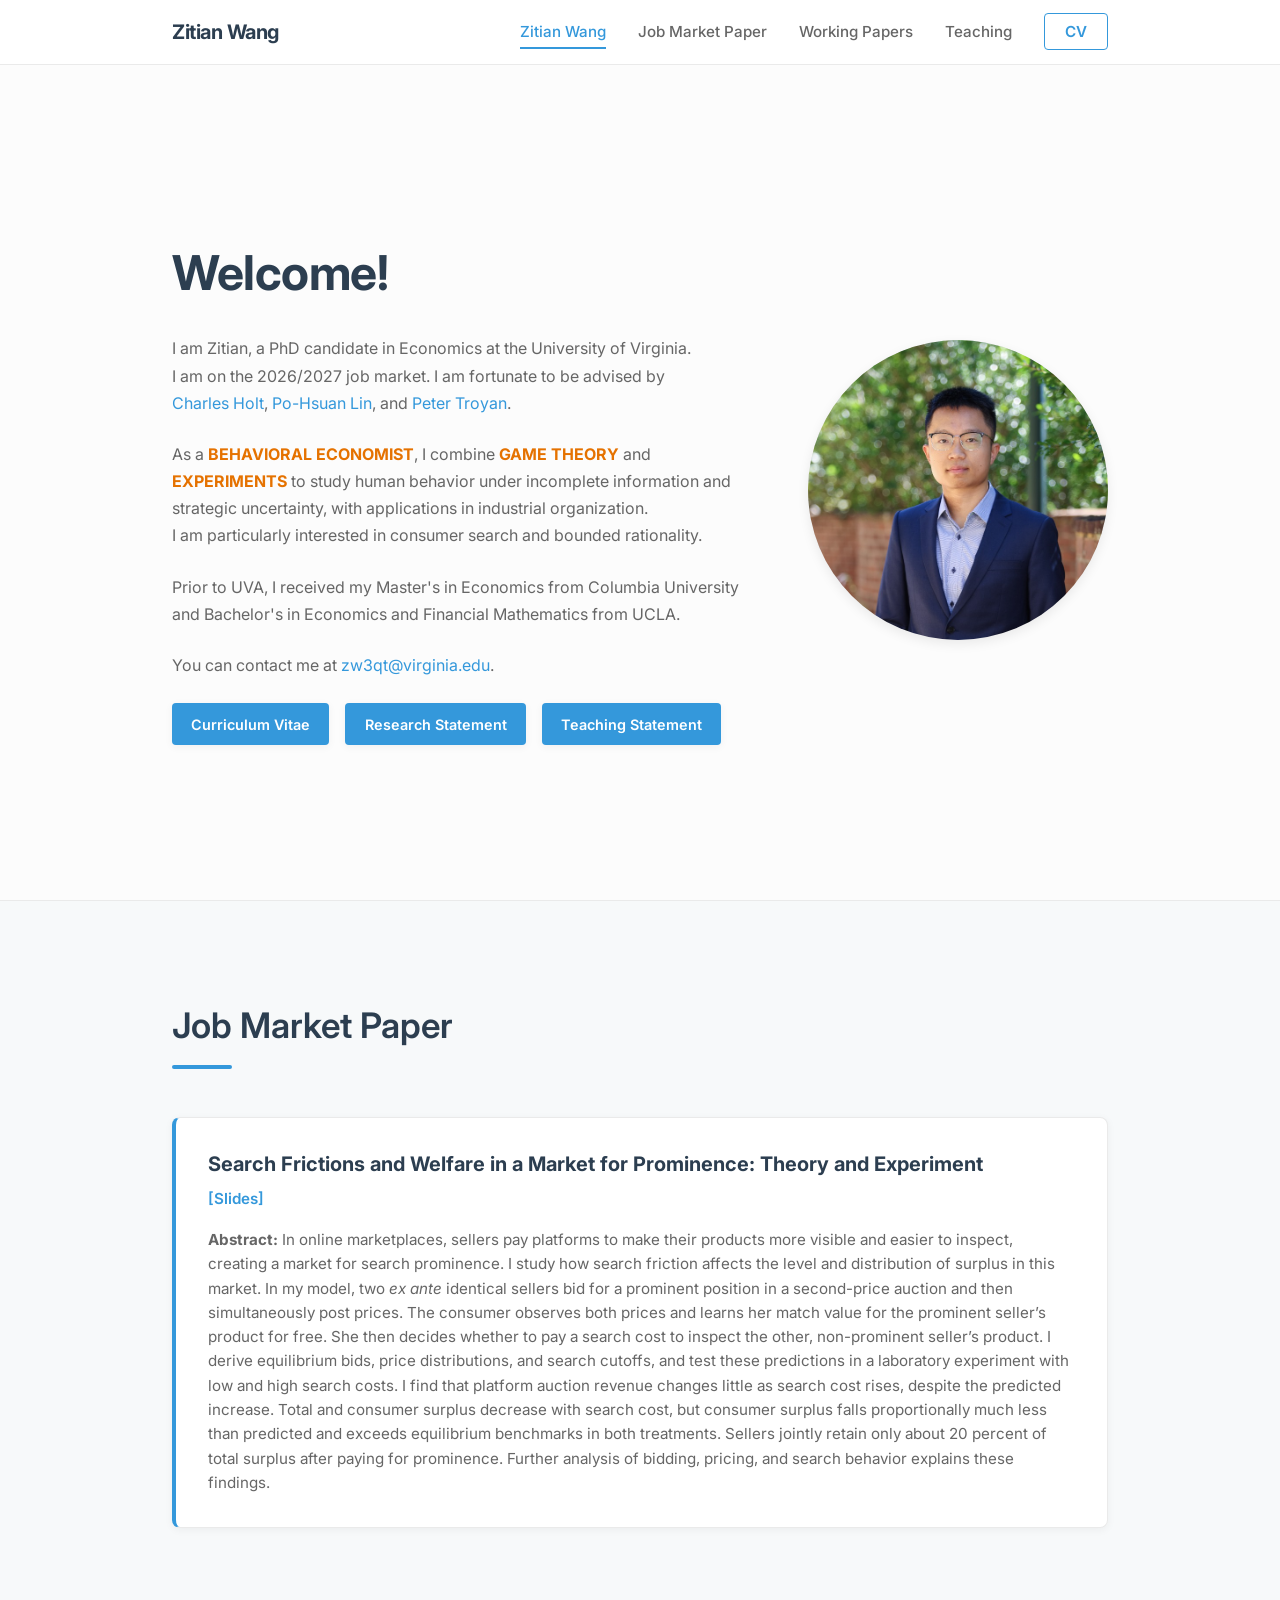
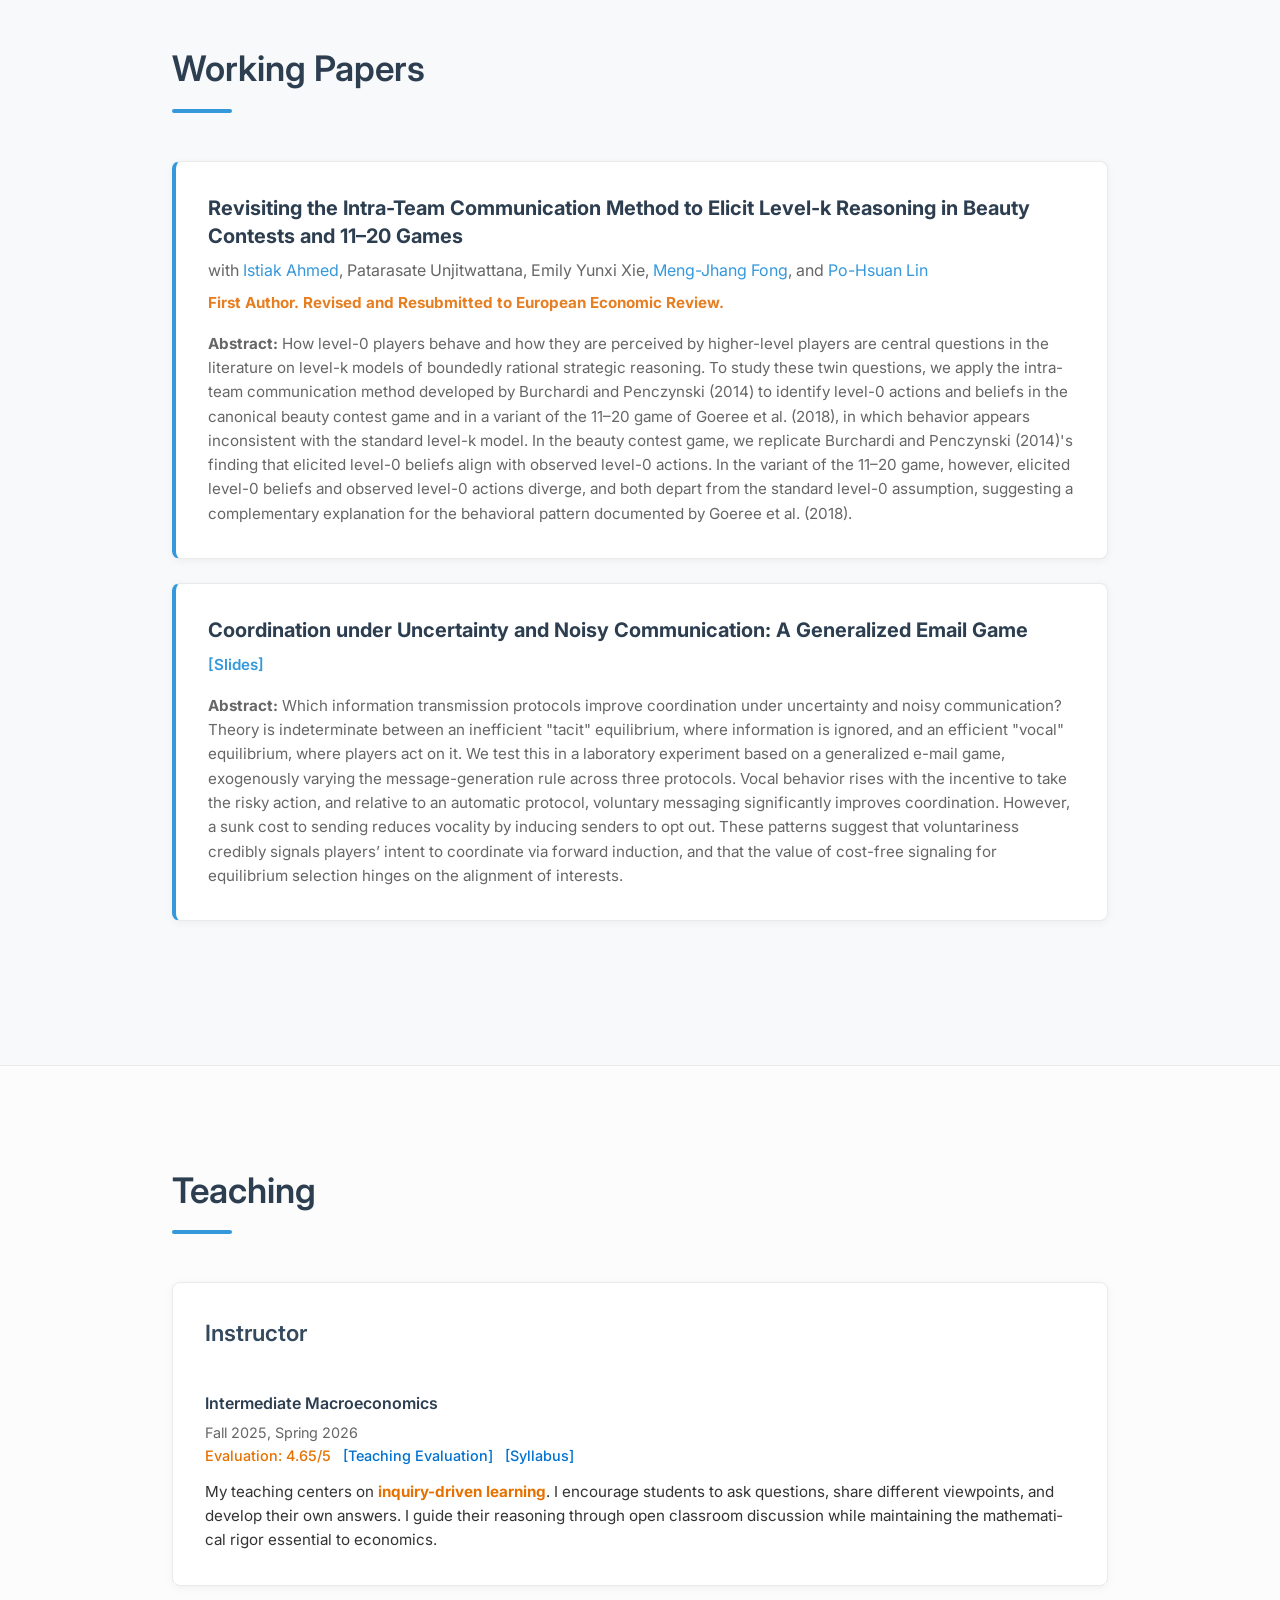
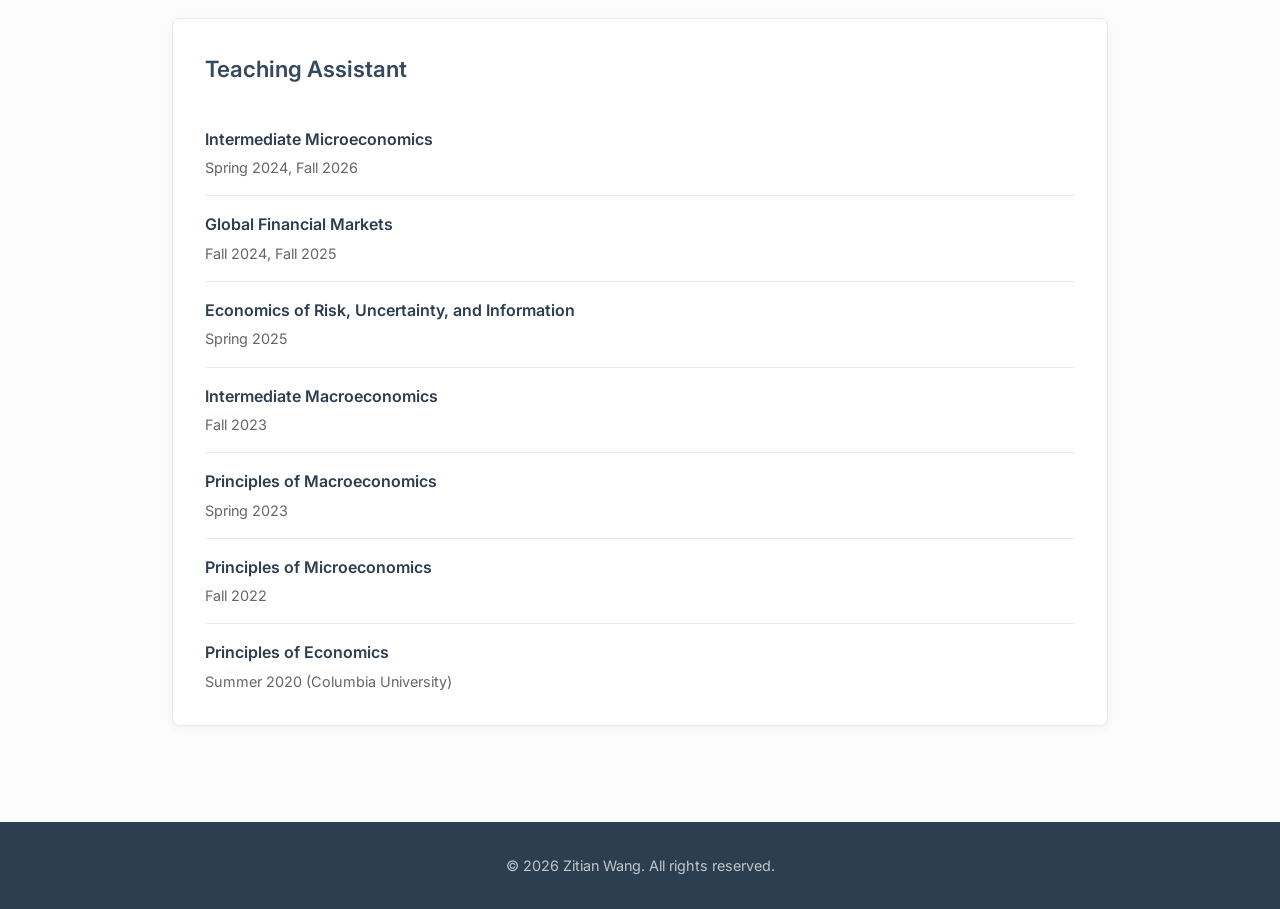
==== commit fdca9f68: "Update headshot to new portrait photo with refined circular crop" ====
--- a/index.html
+++ b/index.html
@@ -7,7 +7,7 @@
     <link rel="preconnect" href="https://fonts.googleapis.com">
     <link rel="preconnect" href="https://fonts.gstatic.com" crossorigin>
     <link href="https://fonts.googleapis.com/css2?family=Inter:wght@300;400;500;600;700&display=swap" rel="stylesheet">
-    <link rel="stylesheet" href="style.css?v=4">
+    <link rel="stylesheet" href="style.css?v=5">
 </head>
 <body>
     <nav id="navbar">
@@ -63,7 +63,7 @@
                         </div>
                     </div>
                     <div class="intro-image">
-                        <img src="assets/headshot_ZitianWang.jpg?v=2" alt="Zitian Wang" class="profile-pic">
+                        <img src="assets/headshot_ZitianWang.jpg?v=3" alt="Zitian Wang" class="profile-pic">
                         <!-- Please upload your headshot to assets/headshot_ZitianWang.jpg or change the filename here -->
                     </div>
                 </div>
--- a/style.css
+++ b/style.css
@@ -236,7 +236,7 @@
     width: 100%;
     height: 100%;
     object-fit: cover;
-    object-position: 60% center;
+    object-position: center 8%;
 }
 
 .status-badge {
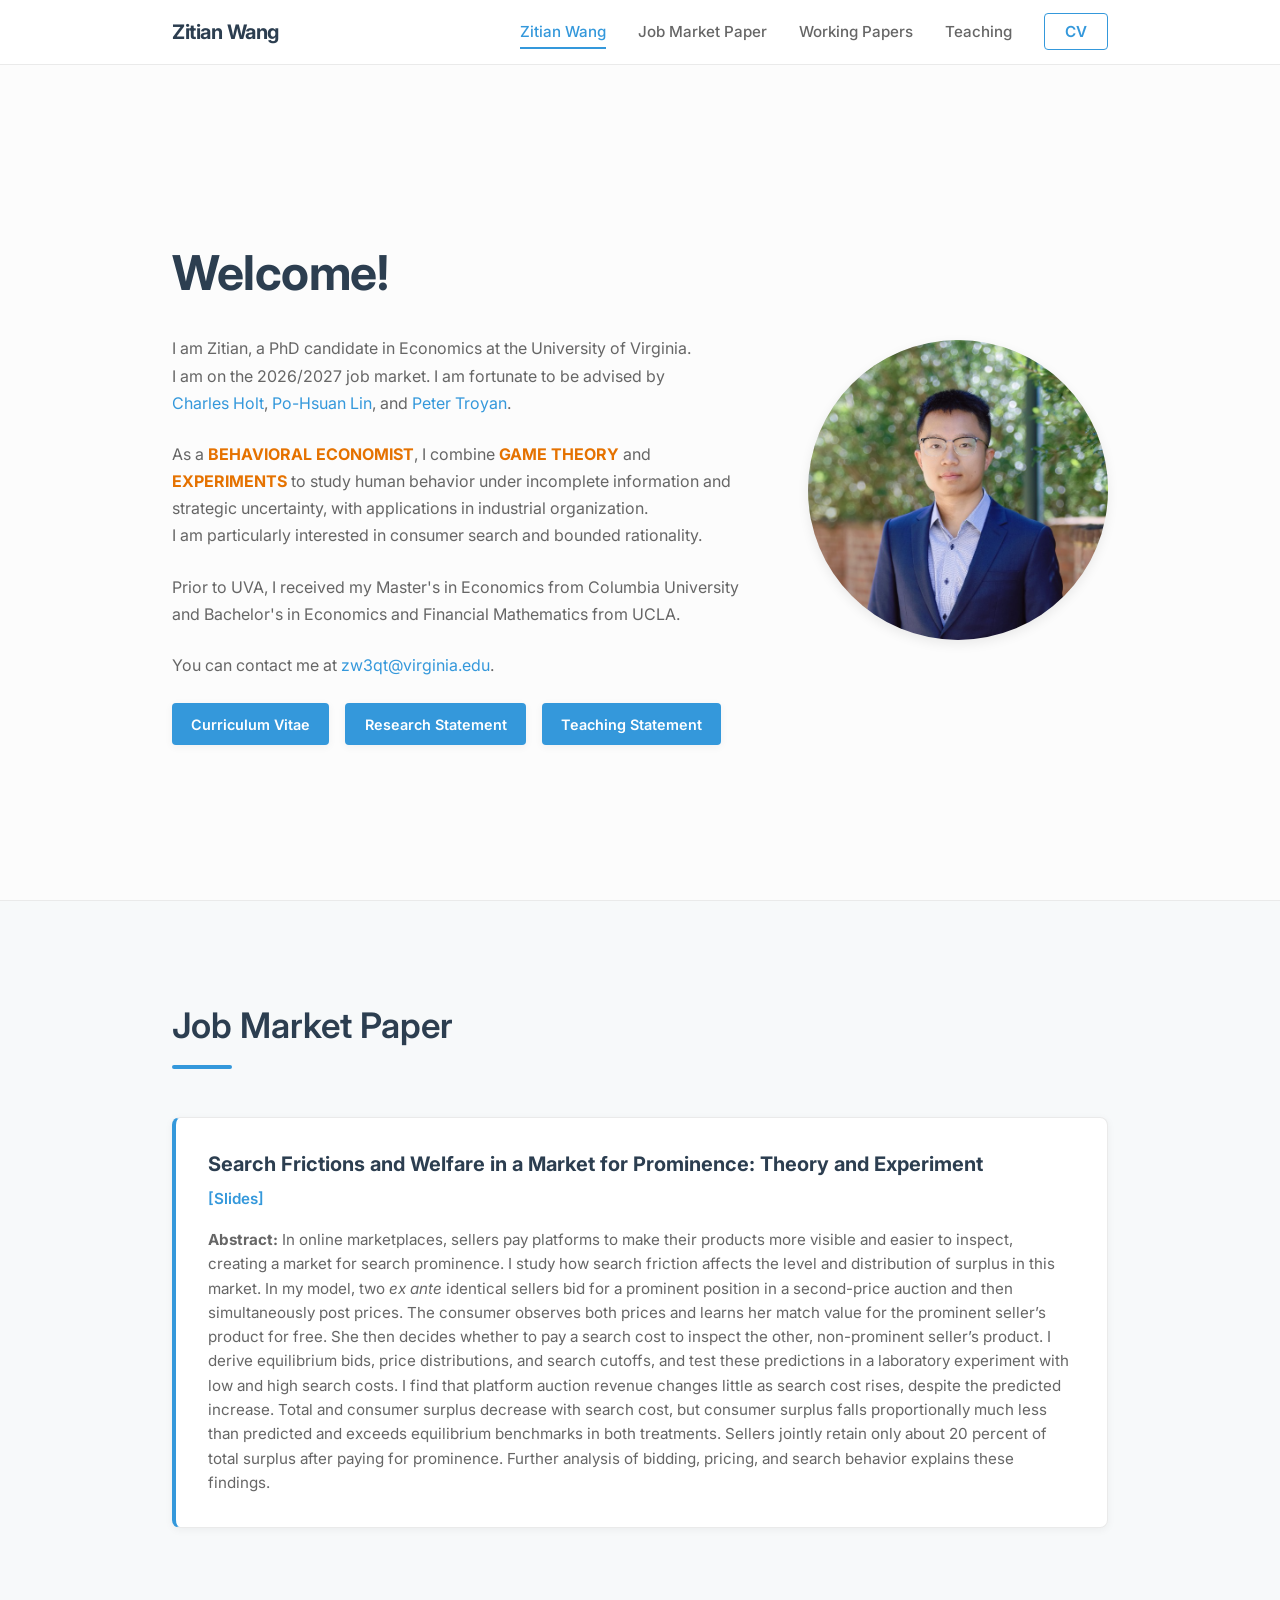
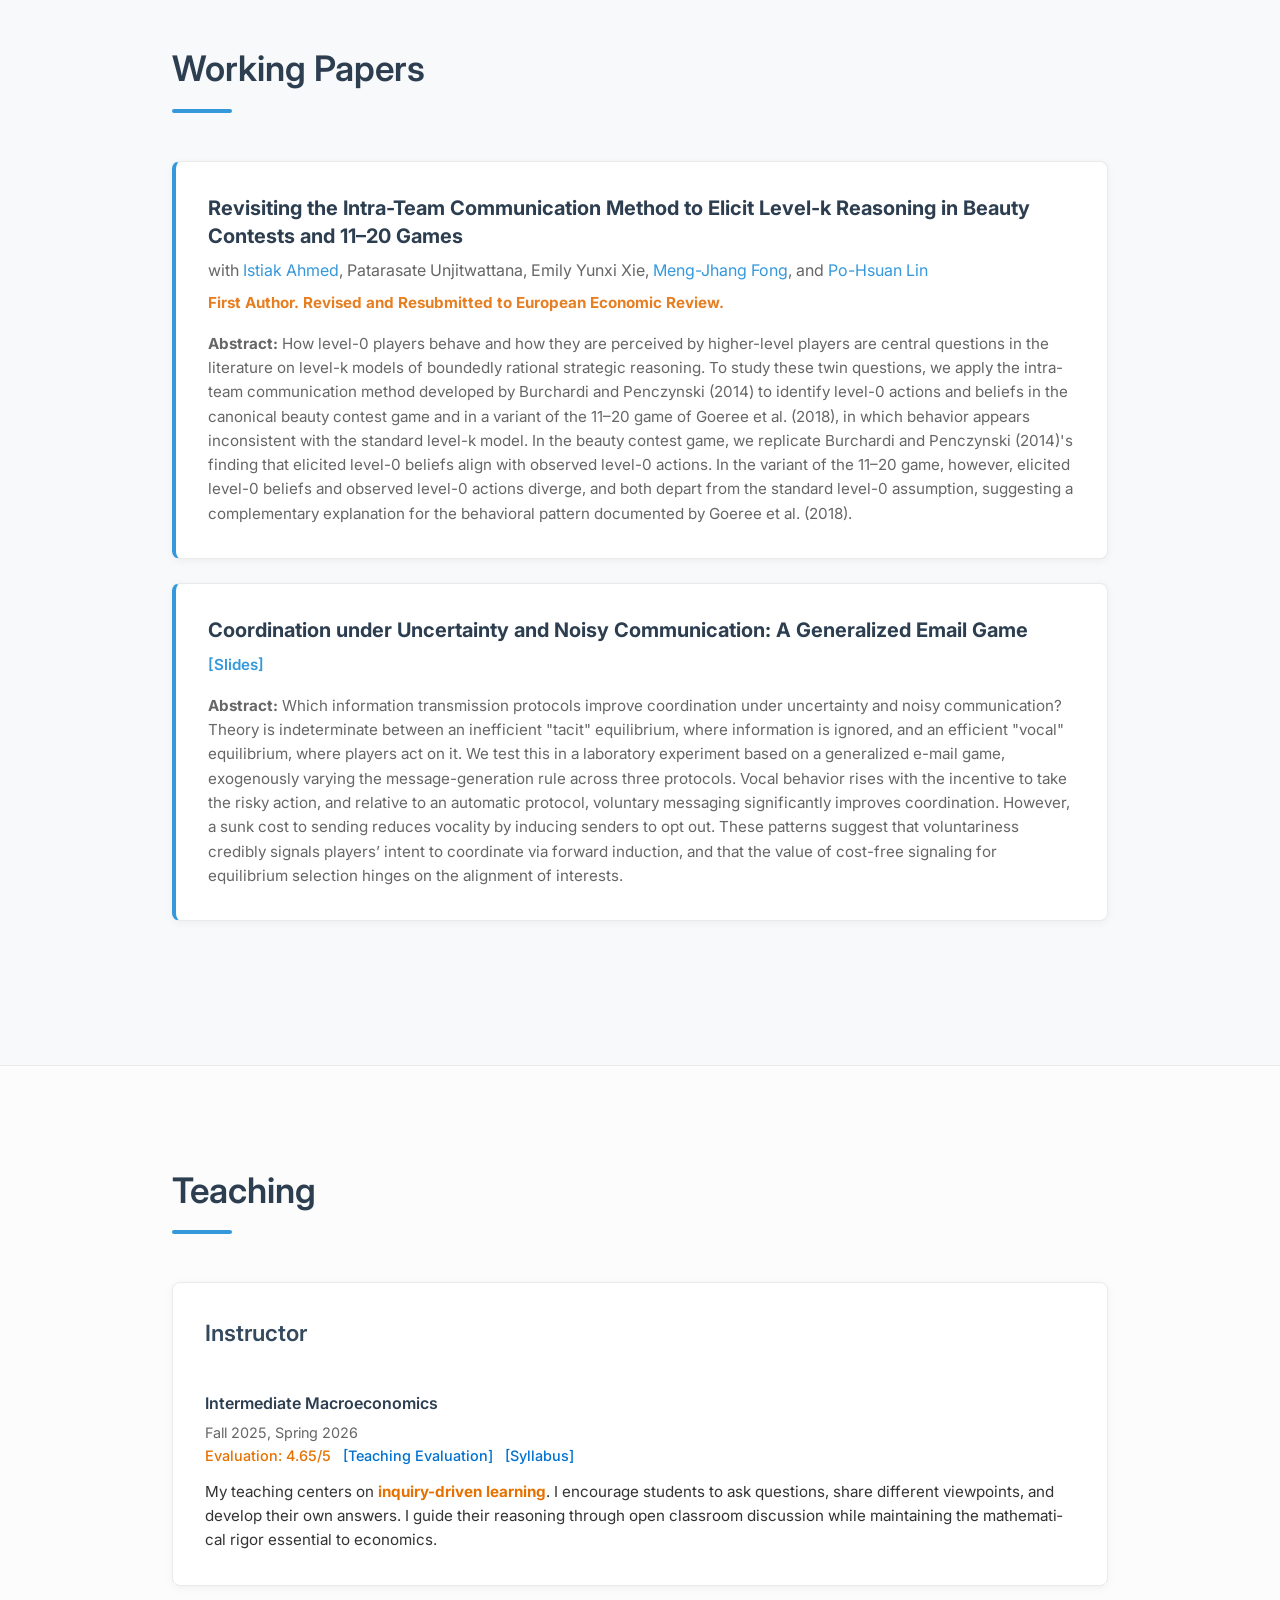
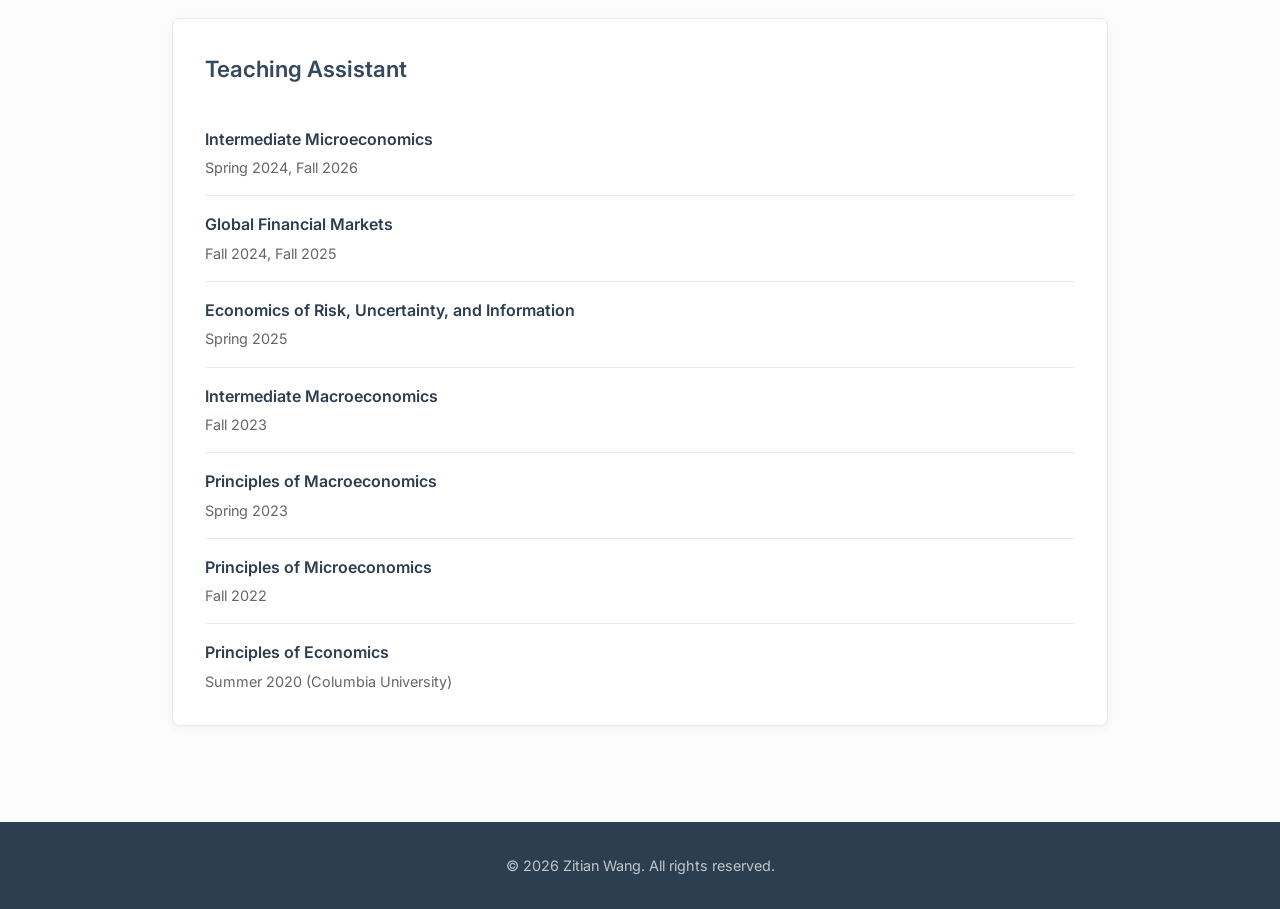
==== commit 21fa7940: "Update website headshot to retouched portrait" ====
--- a/index.html
+++ b/index.html
@@ -63,7 +63,7 @@
                         </div>
                     </div>
                     <div class="intro-image">
-                        <img src="assets/headshot_ZitianWang.jpg?v=3" alt="Zitian Wang" class="profile-pic">
+                        <img src="assets/headshot_ZitianWang.jpg?v=4" alt="Zitian Wang" class="profile-pic">
                         <!-- Please upload your headshot to assets/headshot_ZitianWang.jpg or change the filename here -->
                     </div>
                 </div>
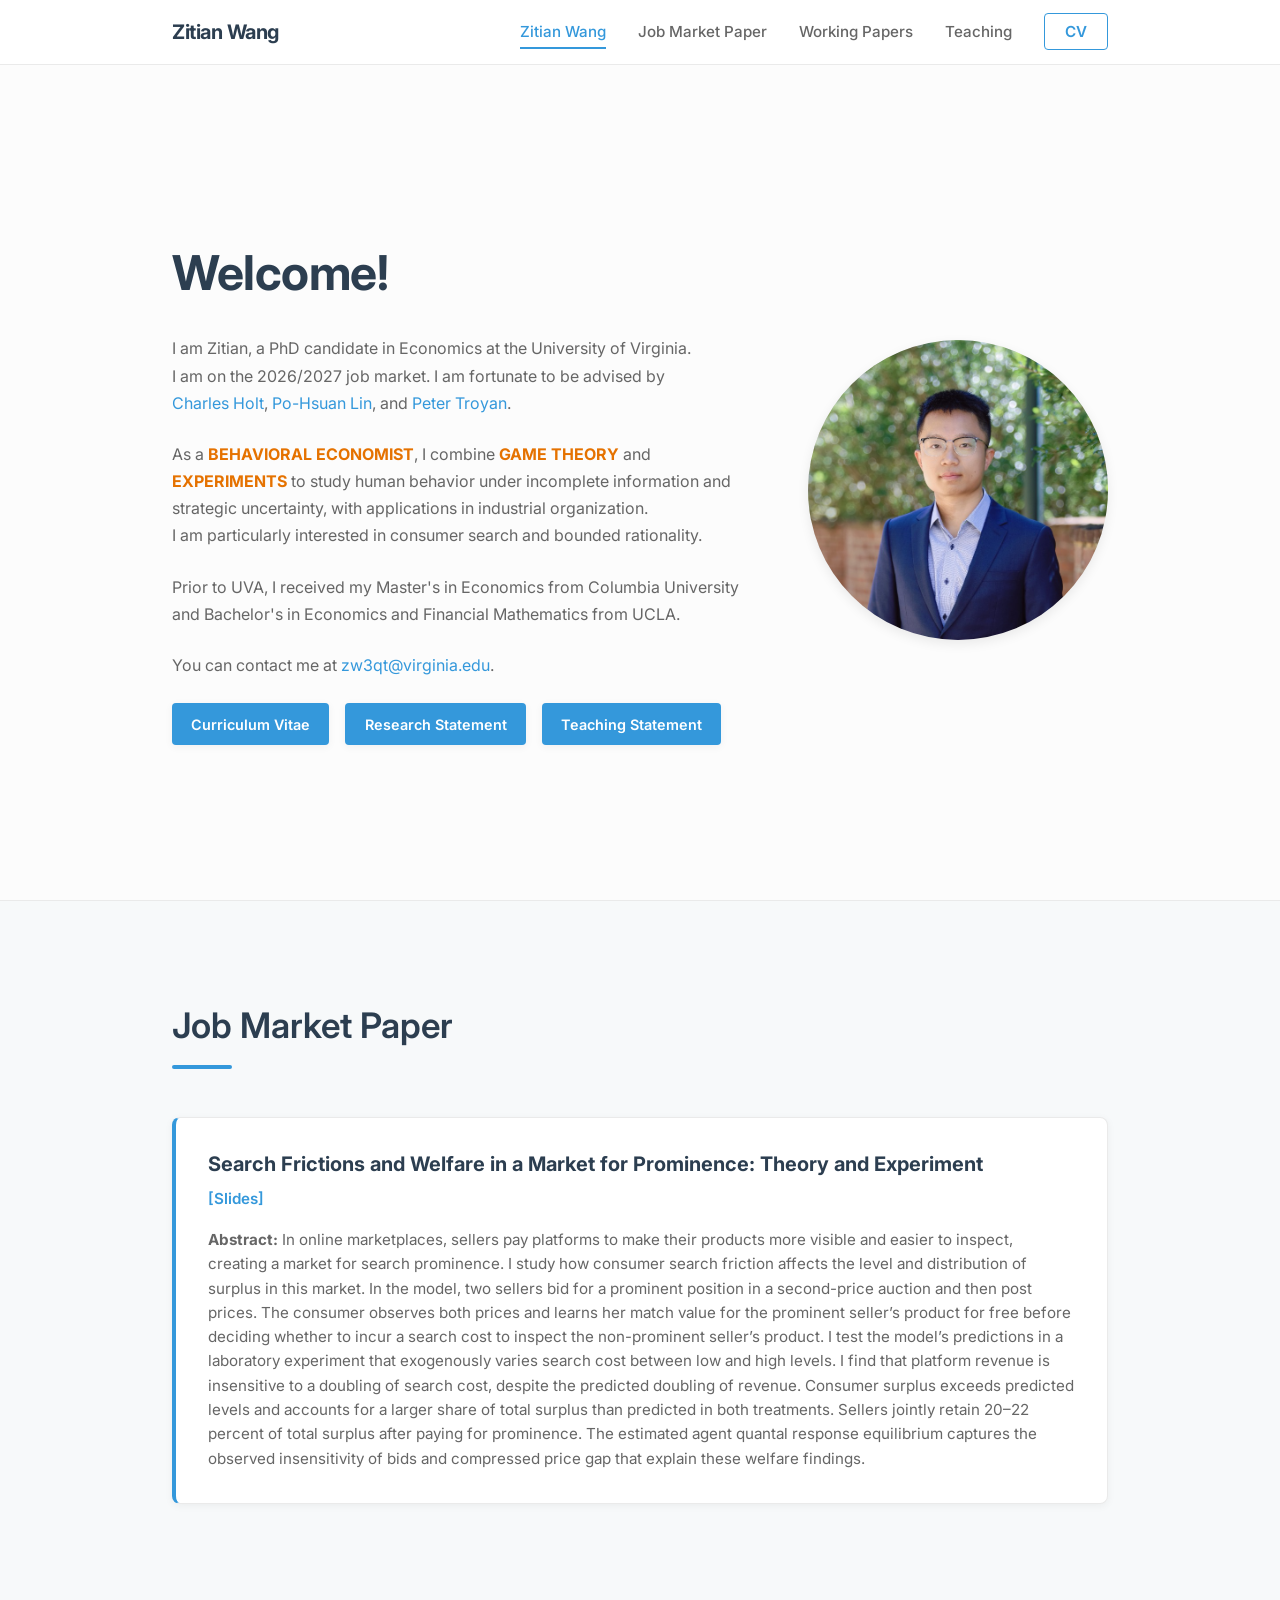
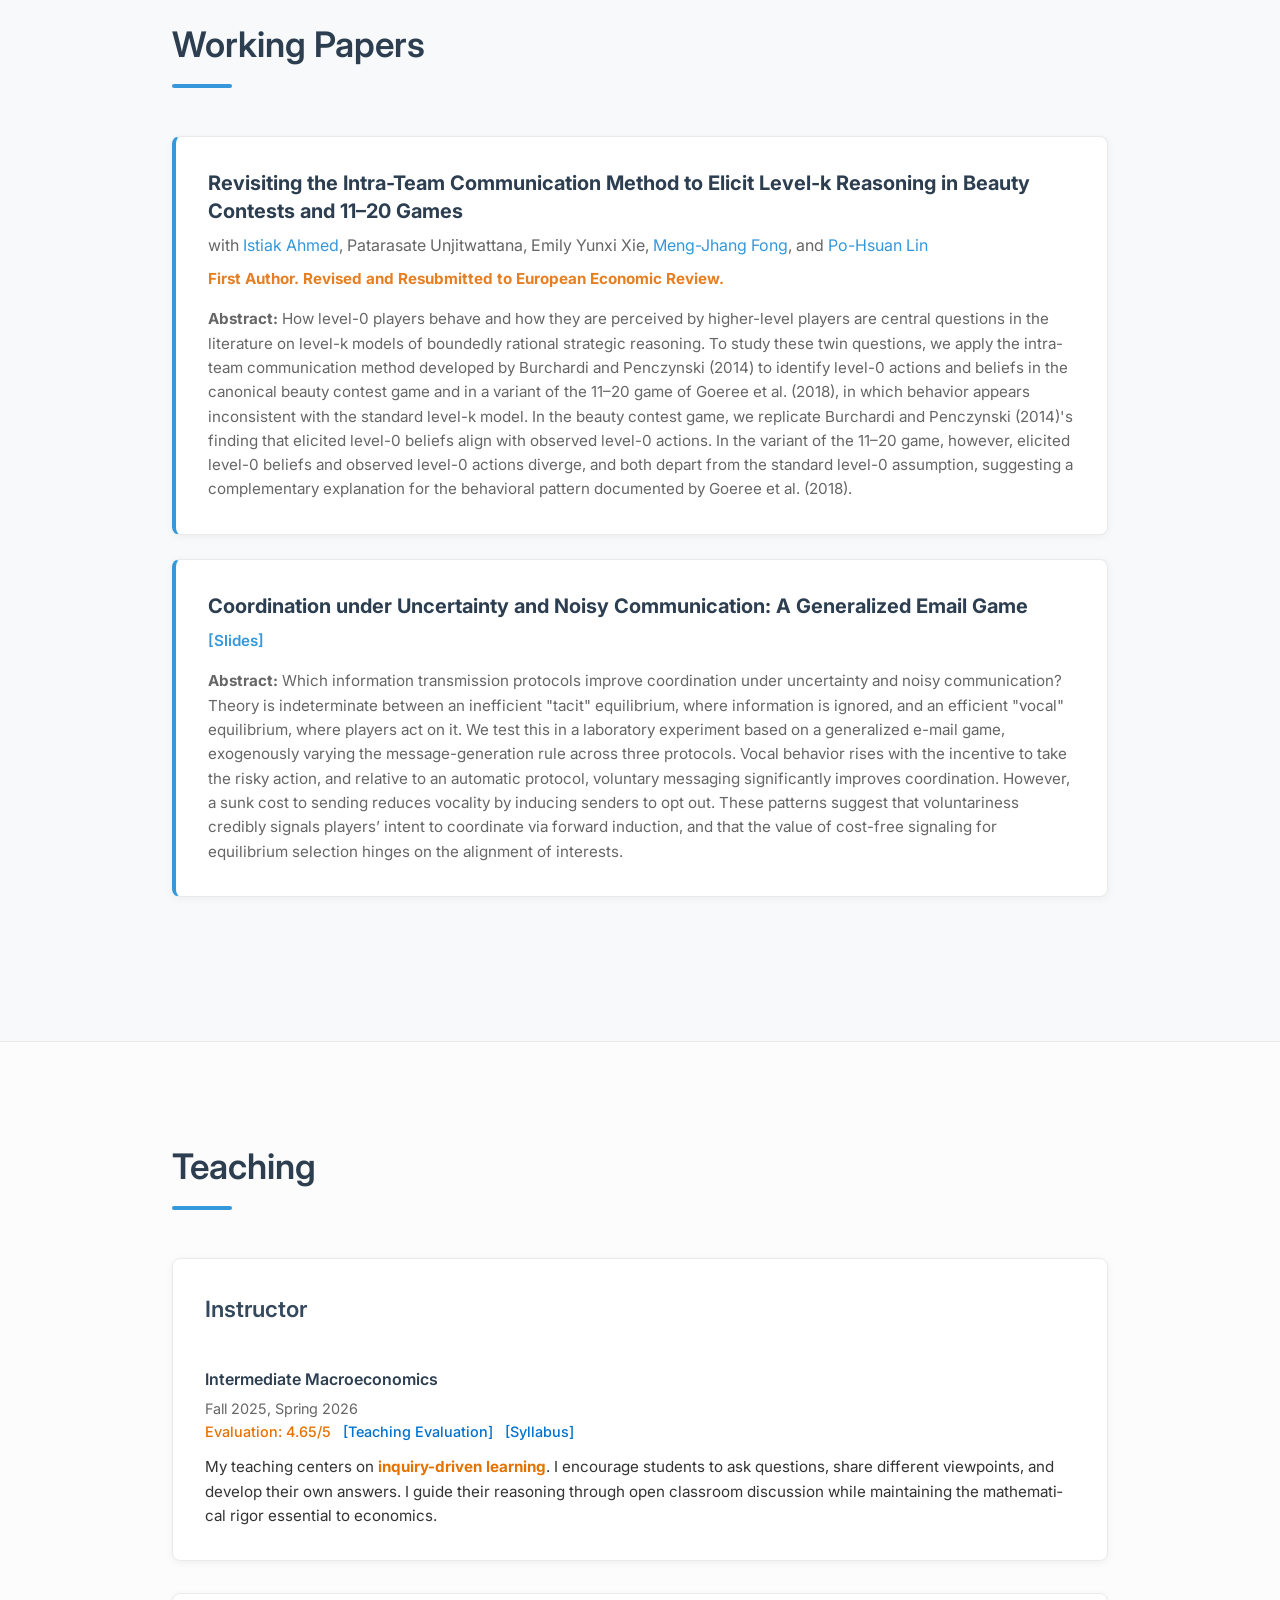
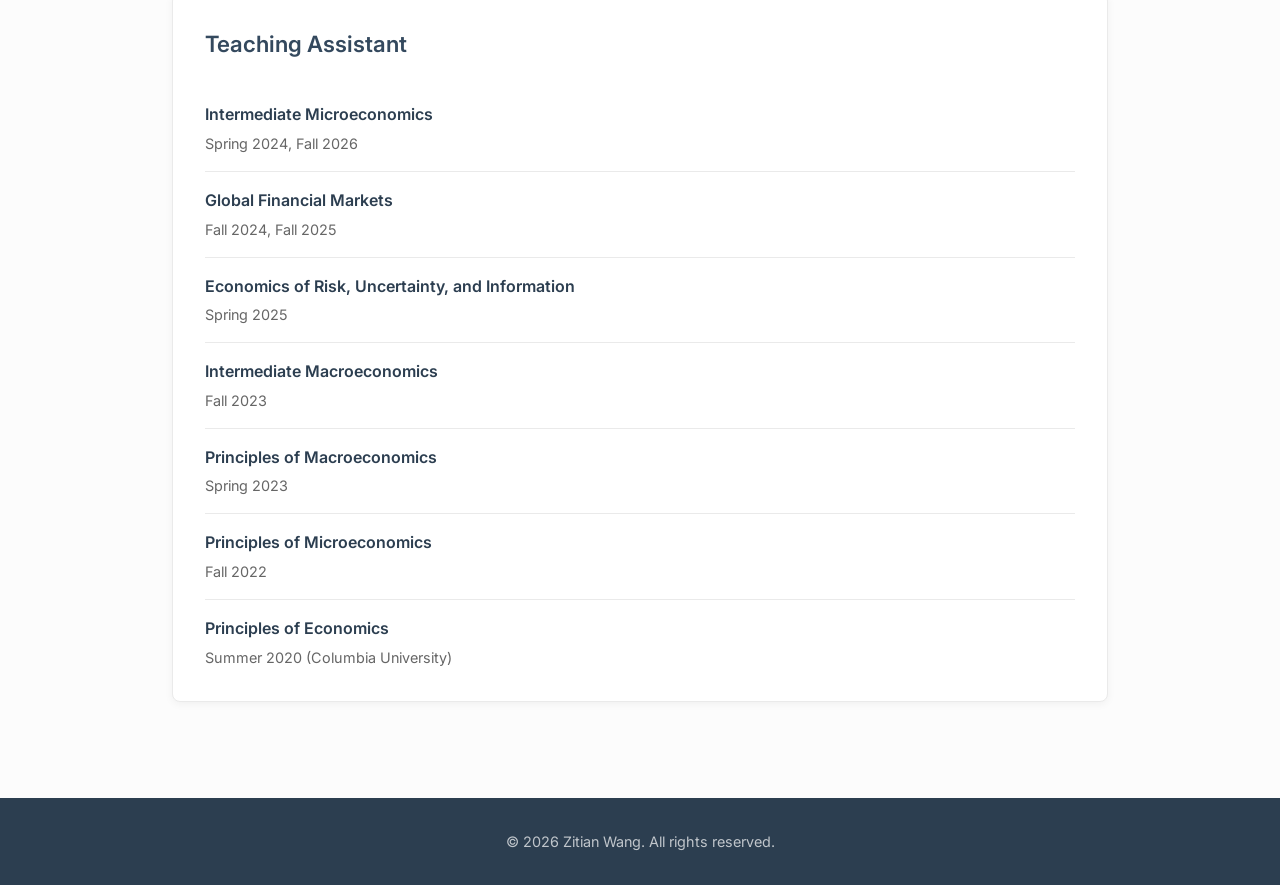
==== commit ba9267b2: "Update JMP abstract on website" ====
--- a/index.html
+++ b/index.html
@@ -86,7 +86,7 @@
                             <a href="assets/Zitian_Wang_JMP_Slides.pdf" class="paper-link" target="_blank">[Slides]</a>
                         </div>
                         <p class="paper-abstract">
-                            <strong>Abstract:</strong> In online marketplaces, sellers pay platforms to make their products more visible and easier to inspect, creating a market for search prominence. I study how search friction affects the level and distribution of surplus in this market. In my model, two <i>ex ante</i> identical sellers bid for a prominent position in a second-price auction and then simultaneously post prices. The consumer observes both prices and learns her match value for the prominent seller’s product for free. She then decides whether to pay a search cost to inspect the other, non-prominent seller’s product. I derive equilibrium bids, price distributions, and search cutoffs, and test these predictions in a laboratory experiment with low and high search costs. I find that platform auction revenue changes little as search cost rises, despite the predicted increase. Total and consumer surplus decrease with search cost, but consumer surplus falls proportionally much less than predicted and exceeds equilibrium benchmarks in both treatments. Sellers jointly retain only about 20 percent of total surplus after paying for prominence. Further analysis of bidding, pricing, and search behavior explains these findings.
+                            <strong>Abstract:</strong> In online marketplaces, sellers pay platforms to make their products more visible and easier to inspect, creating a market for search prominence. I study how consumer search friction affects the level and distribution of surplus in this market. In the model, two sellers bid for a prominent position in a second-price auction and then post prices. The consumer observes both prices and learns her match value for the prominent seller’s product for free before deciding whether to incur a search cost to inspect the non-prominent seller’s product. I test the model’s predictions in a laboratory experiment that exogenously varies search cost between low and high levels. I find that platform revenue is insensitive to a doubling of search cost, despite the predicted doubling of revenue. Consumer surplus exceeds predicted levels and accounts for a larger share of total surplus than predicted in both treatments. Sellers jointly retain 20–22 percent of total surplus after paying for prominence. The estimated agent quantal response equilibrium captures the observed insensitivity of bids and compressed price gap that explain these welfare findings.
                         </p>
                     </div>
                 </div>
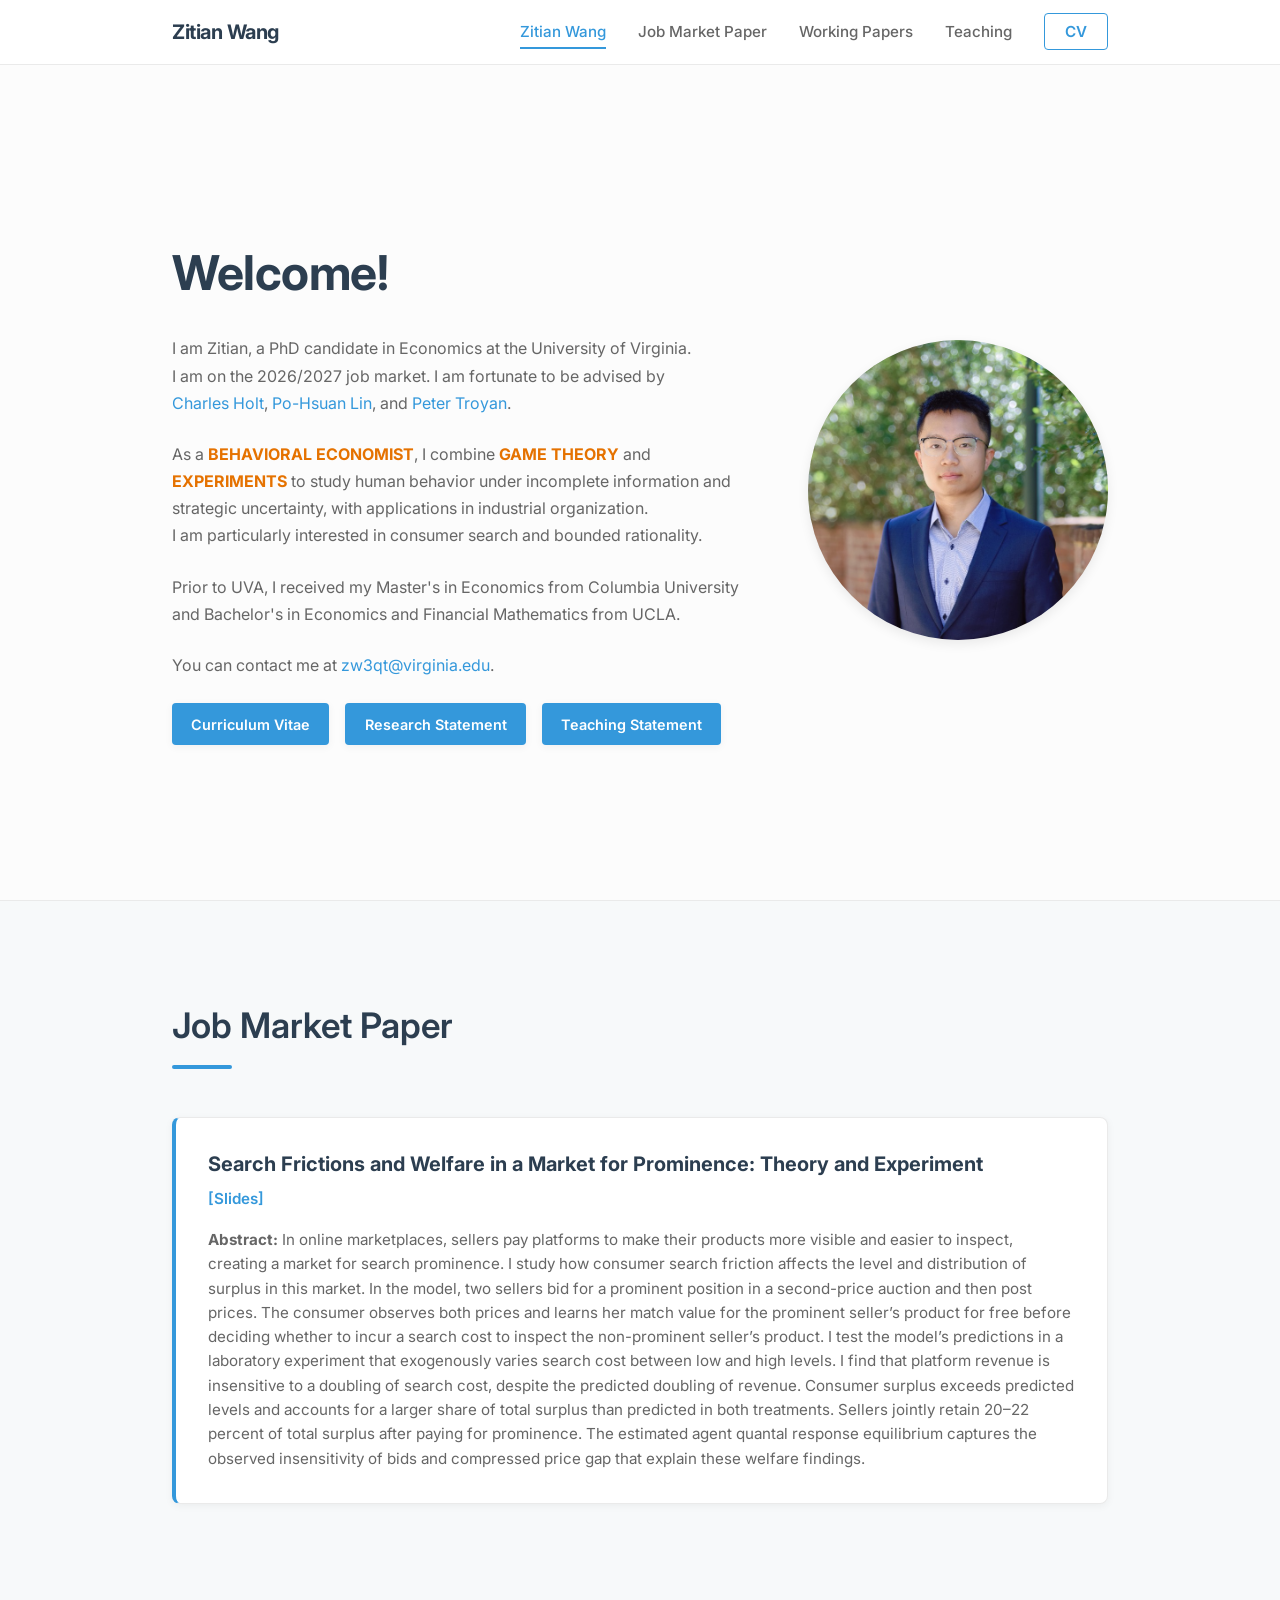
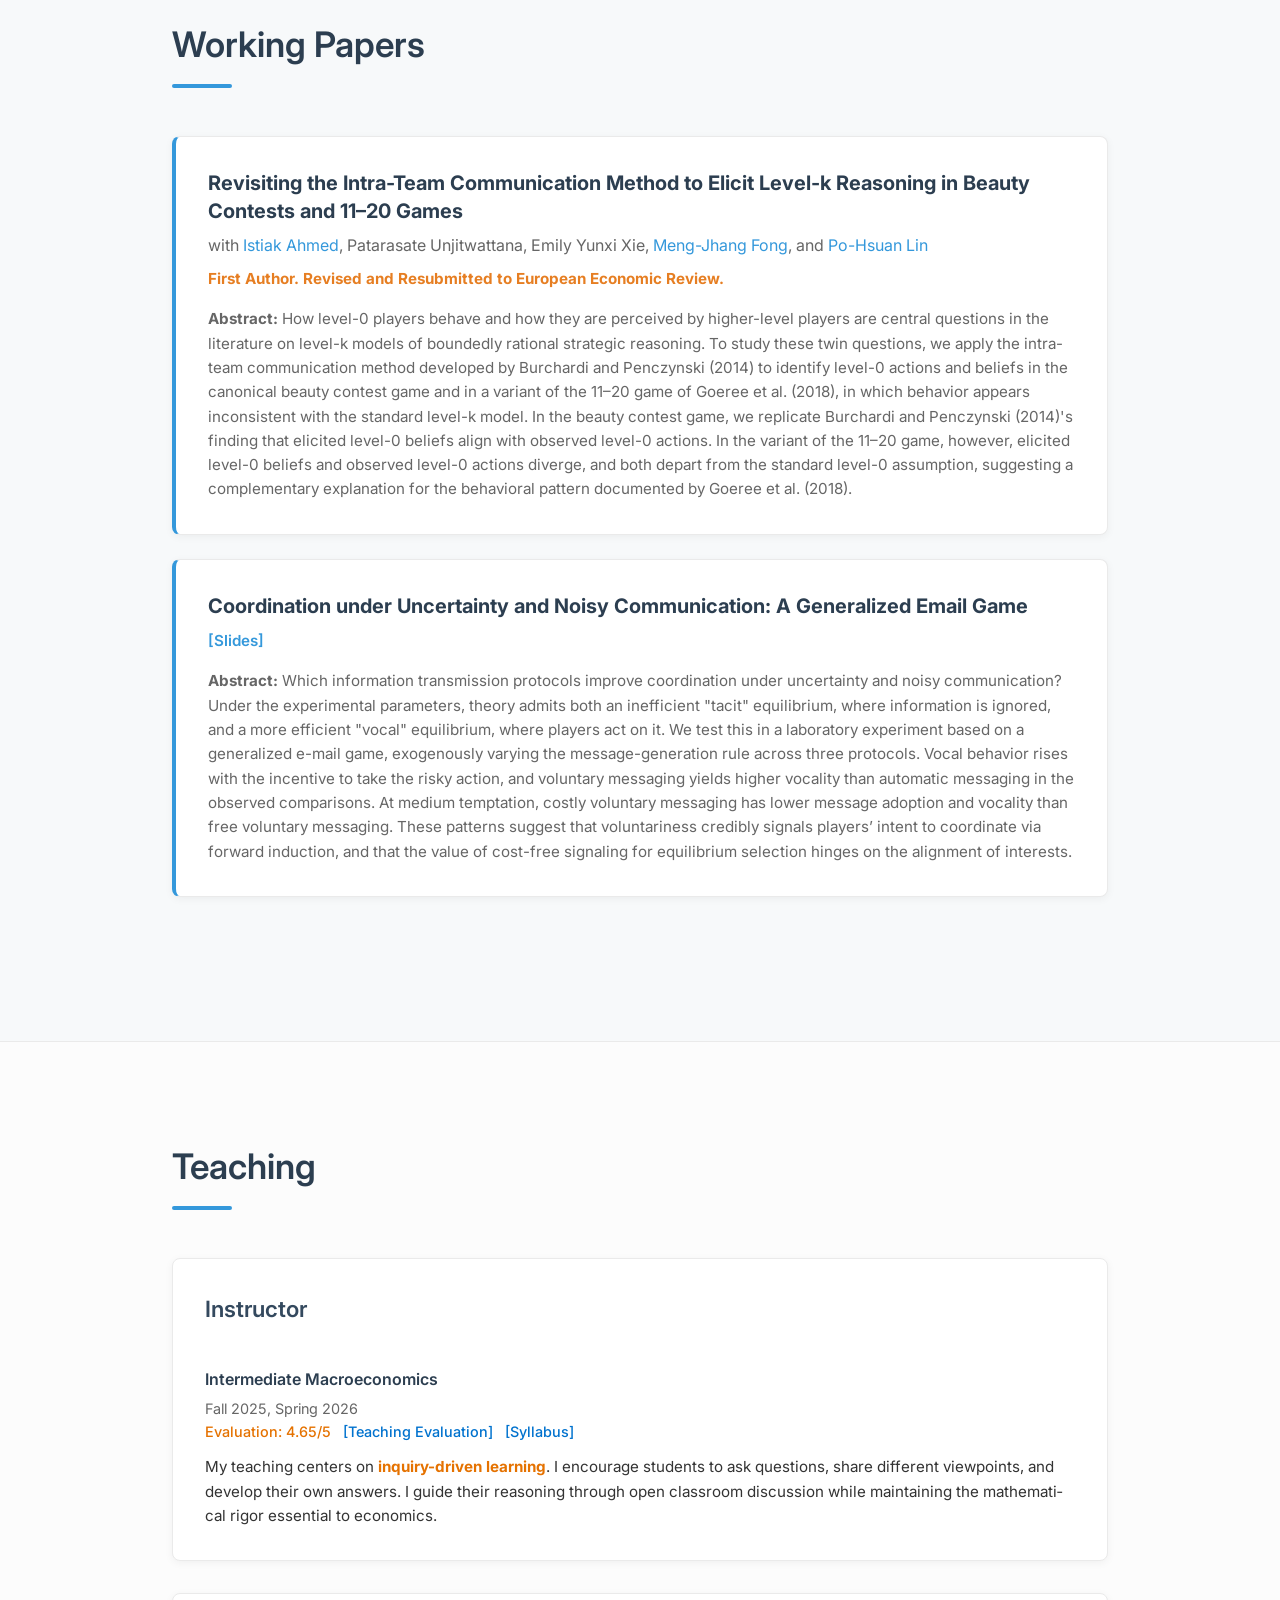
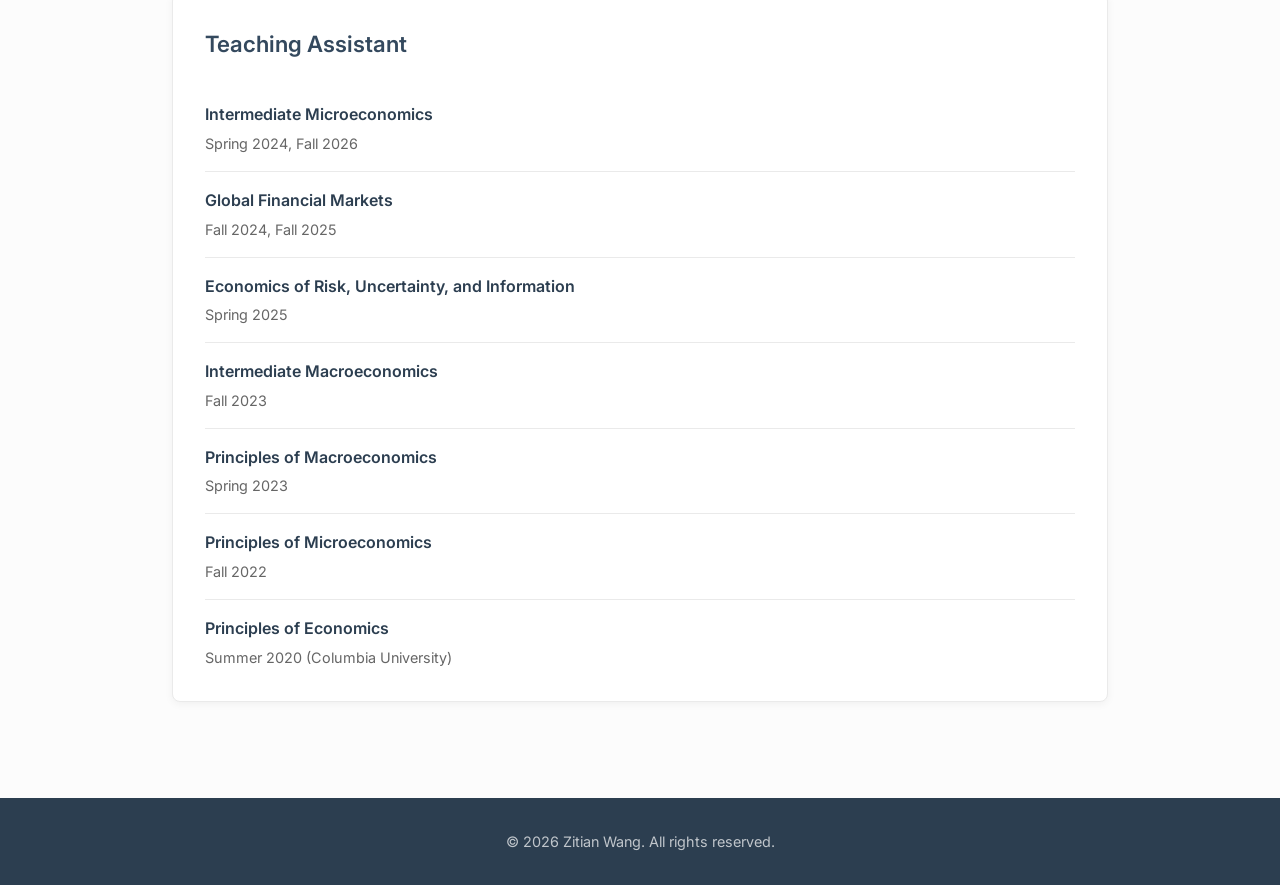
==== commit cf9a6493: "Update Email Game paper to Nov 10 version and update abstract" ====
--- a/index.html
+++ b/index.html
@@ -123,7 +123,7 @@
                             <a href="assets/Zitian_Wang_Email_Game_Slides.pdf" class="paper-link" target="_blank">[Slides]</a>
                         </div>
                         <p class="paper-abstract">
-                            <strong>Abstract:</strong> Which information transmission protocols improve coordination under uncertainty and noisy communication? Theory is indeterminate between an inefficient "tacit" equilibrium, where information is ignored, and an efficient "vocal" equilibrium, where players act on it. We test this in a laboratory experiment based on a generalized e-mail game, exogenously varying the message-generation rule across three protocols. Vocal behavior rises with the incentive to take the risky action, and relative to an automatic protocol, voluntary messaging significantly improves coordination. However, a sunk cost to sending reduces vocality by inducing senders to opt out. These patterns suggest that voluntariness credibly signals players’ intent to coordinate via forward induction, and that the value of cost-free signaling for equilibrium selection hinges on the alignment of interests.
+                            <strong>Abstract:</strong> Which information transmission protocols improve coordination under uncertainty and noisy communication? Under the experimental parameters, theory admits both an inefficient "tacit" equilibrium, where information is ignored, and a more efficient "vocal" equilibrium, where players act on it. We test this in a laboratory experiment based on a generalized e-mail game, exogenously varying the message-generation rule across three protocols. Vocal behavior rises with the incentive to take the risky action, and voluntary messaging yields higher vocality than automatic messaging in the observed comparisons. At medium temptation, costly voluntary messaging has lower message adoption and vocality than free voluntary messaging. These patterns suggest that voluntariness credibly signals players’ intent to coordinate via forward induction, and that the value of cost-free signaling for equilibrium selection hinges on the alignment of interests.
                         </p>
                     </div>
                 </div>
